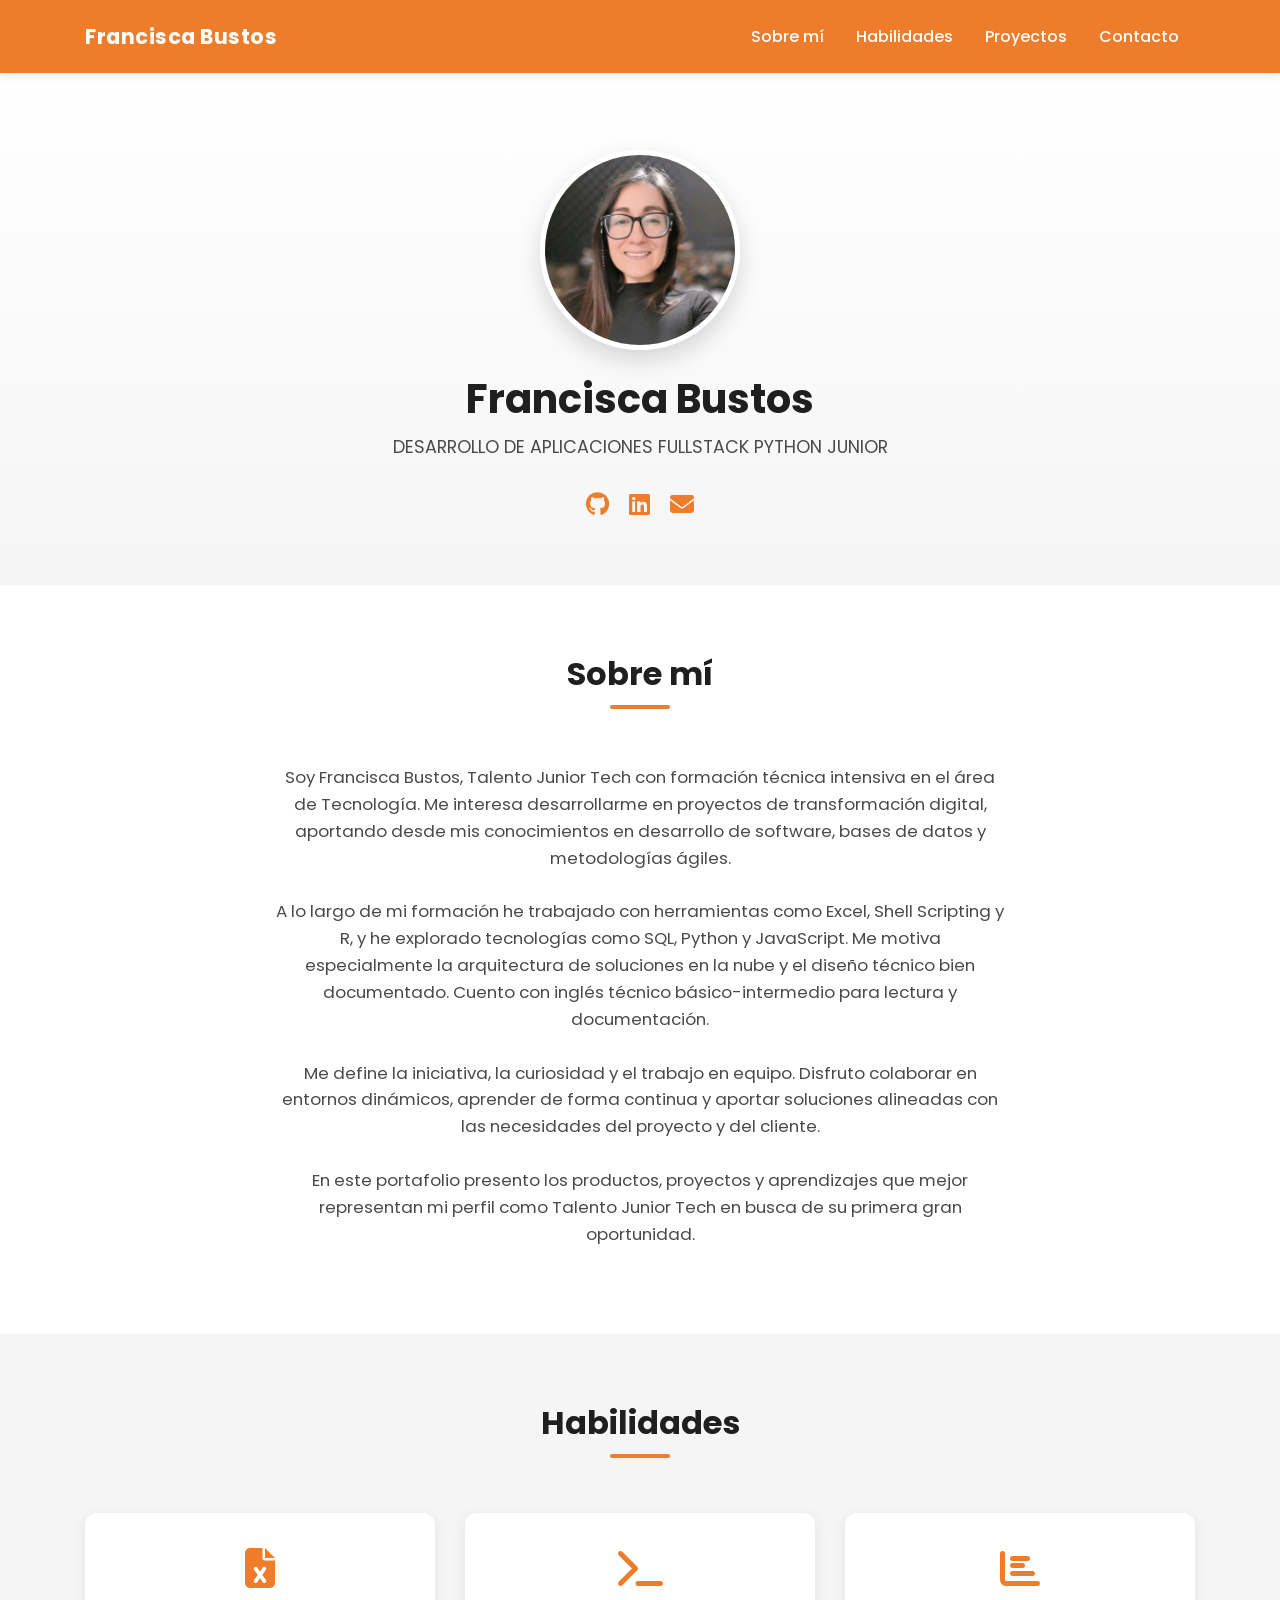
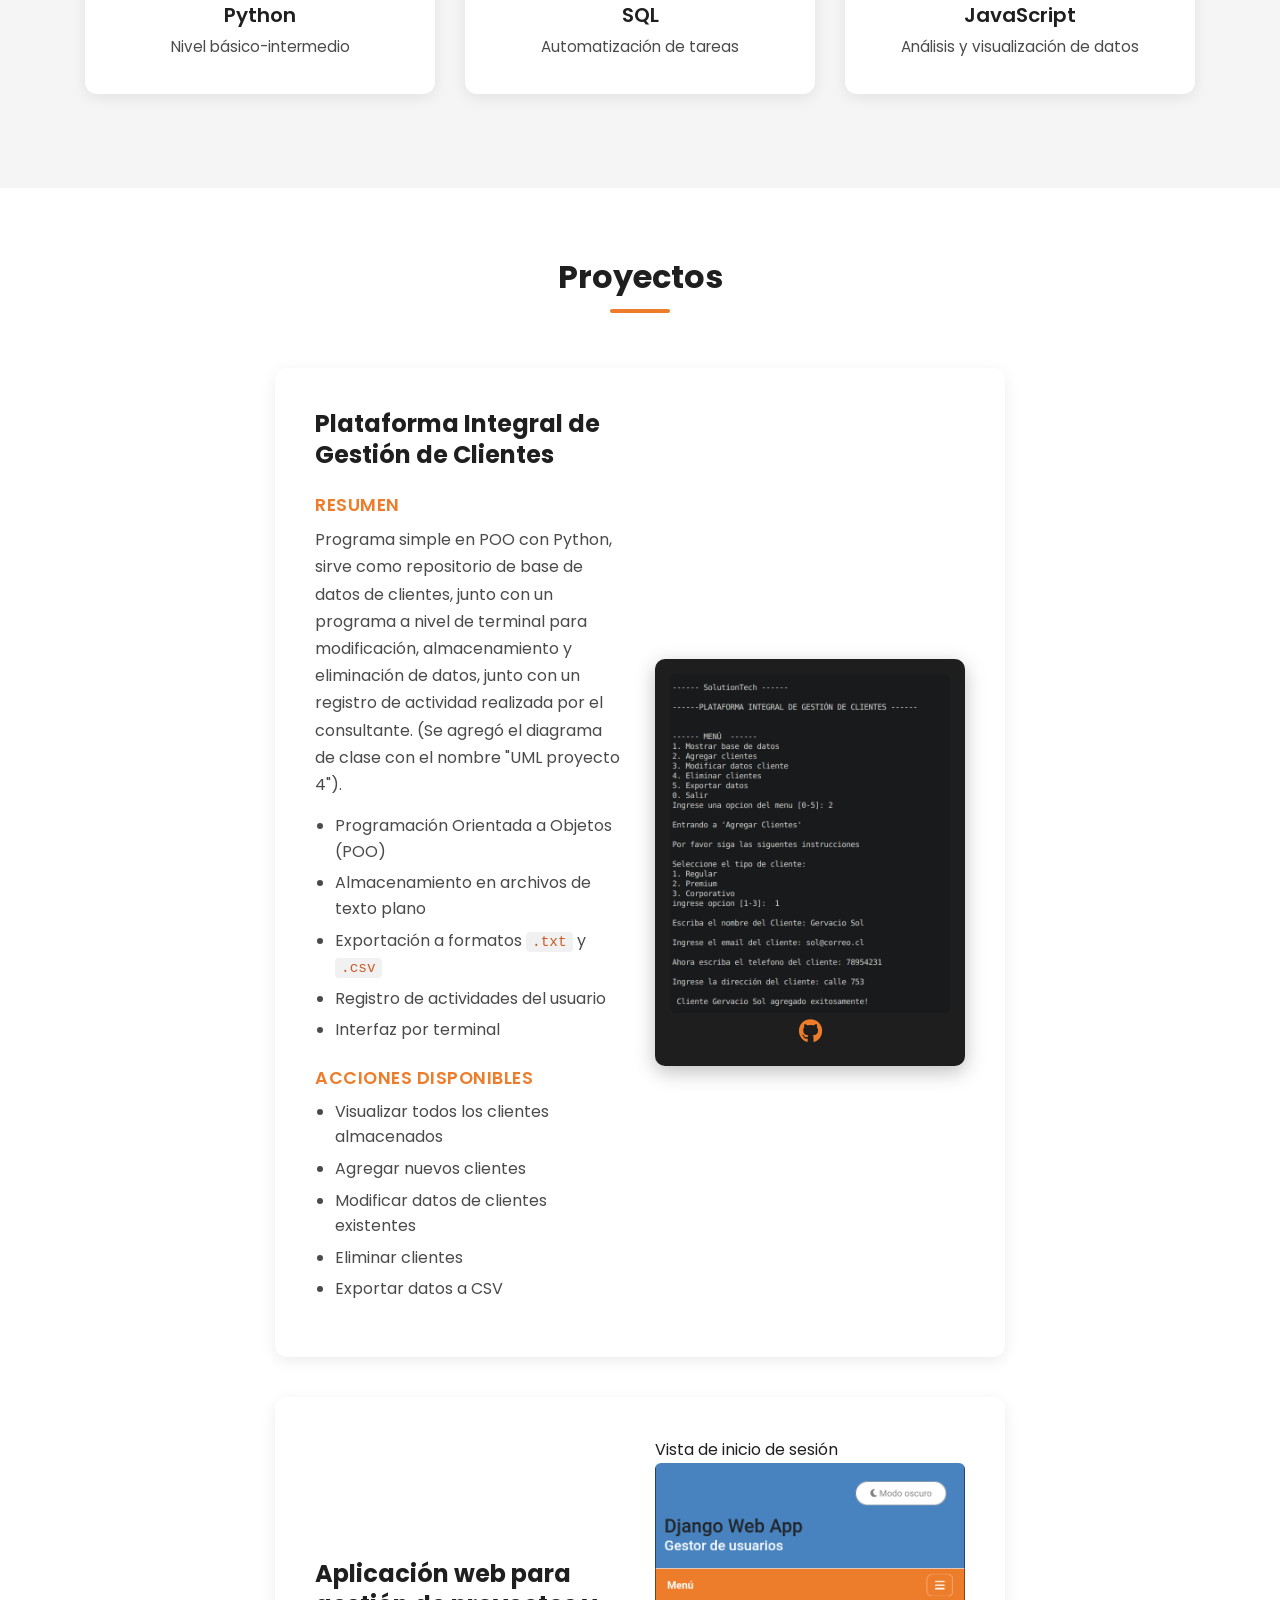
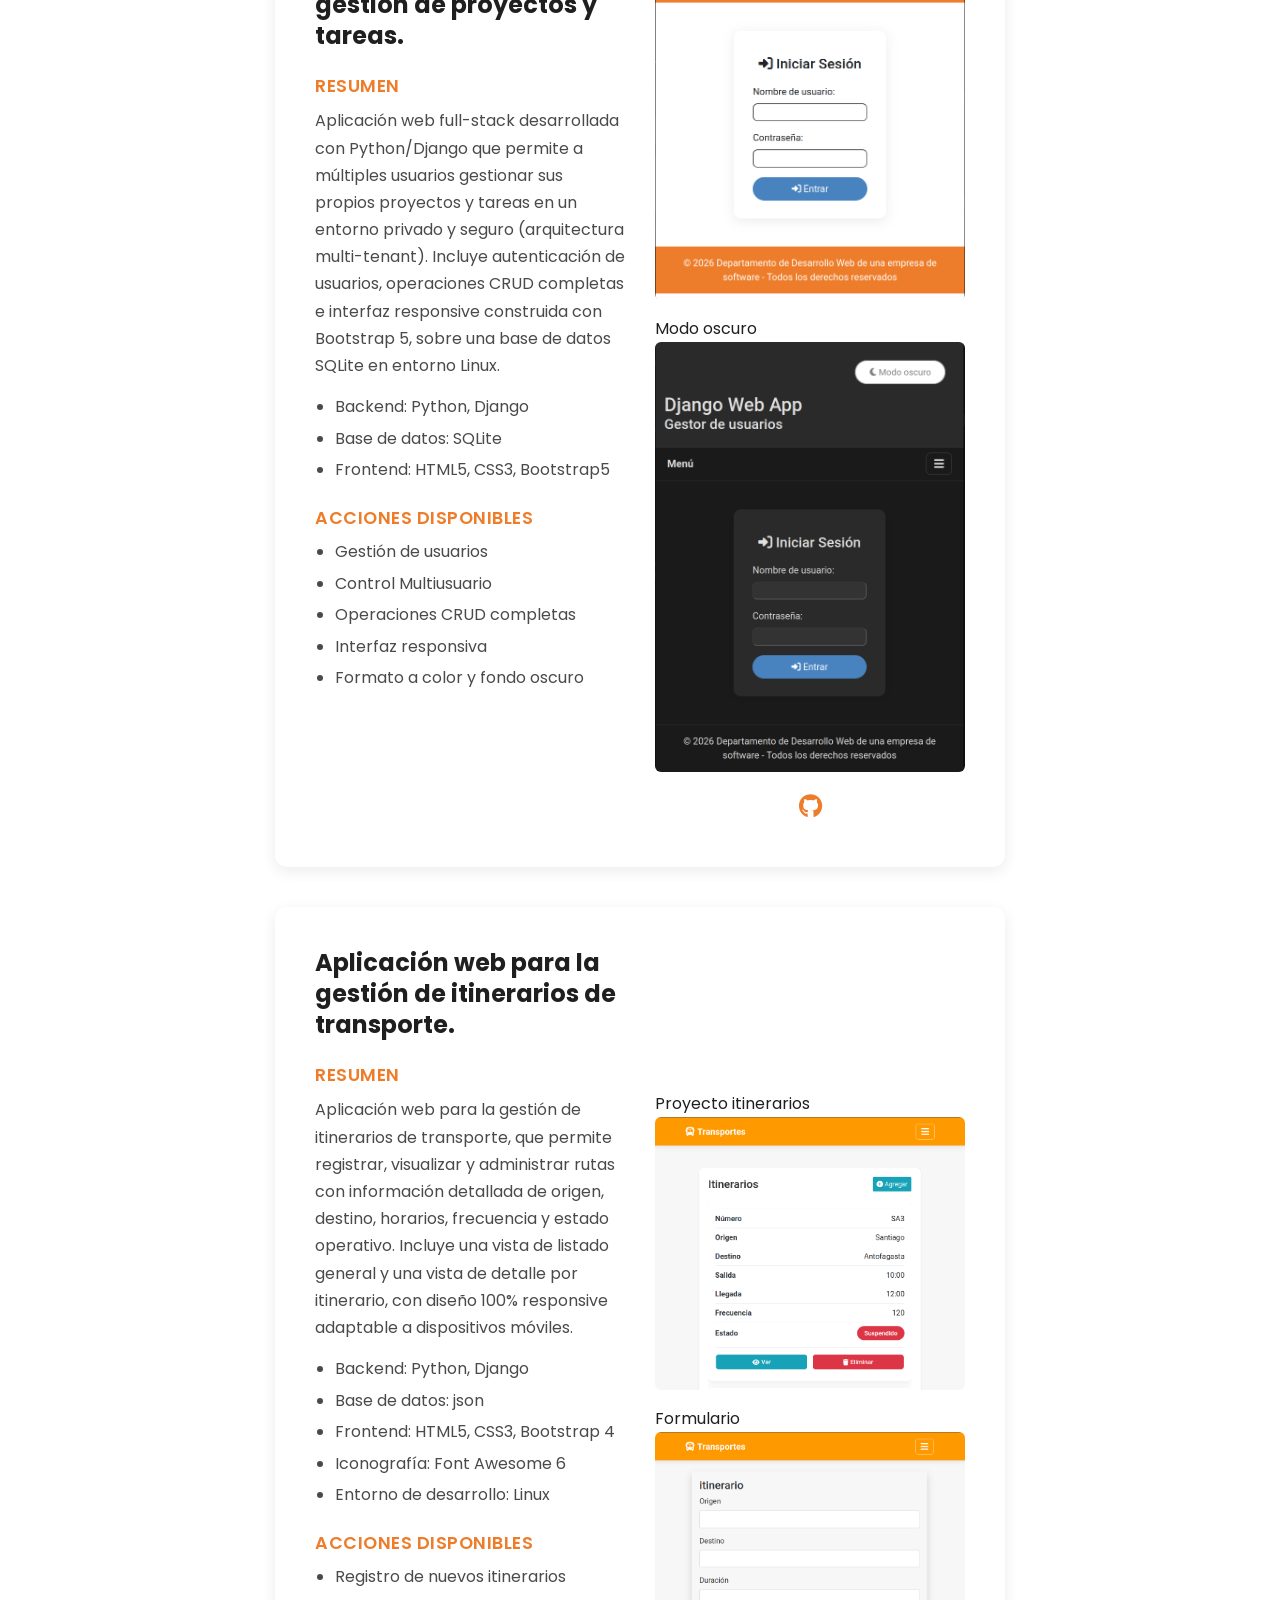
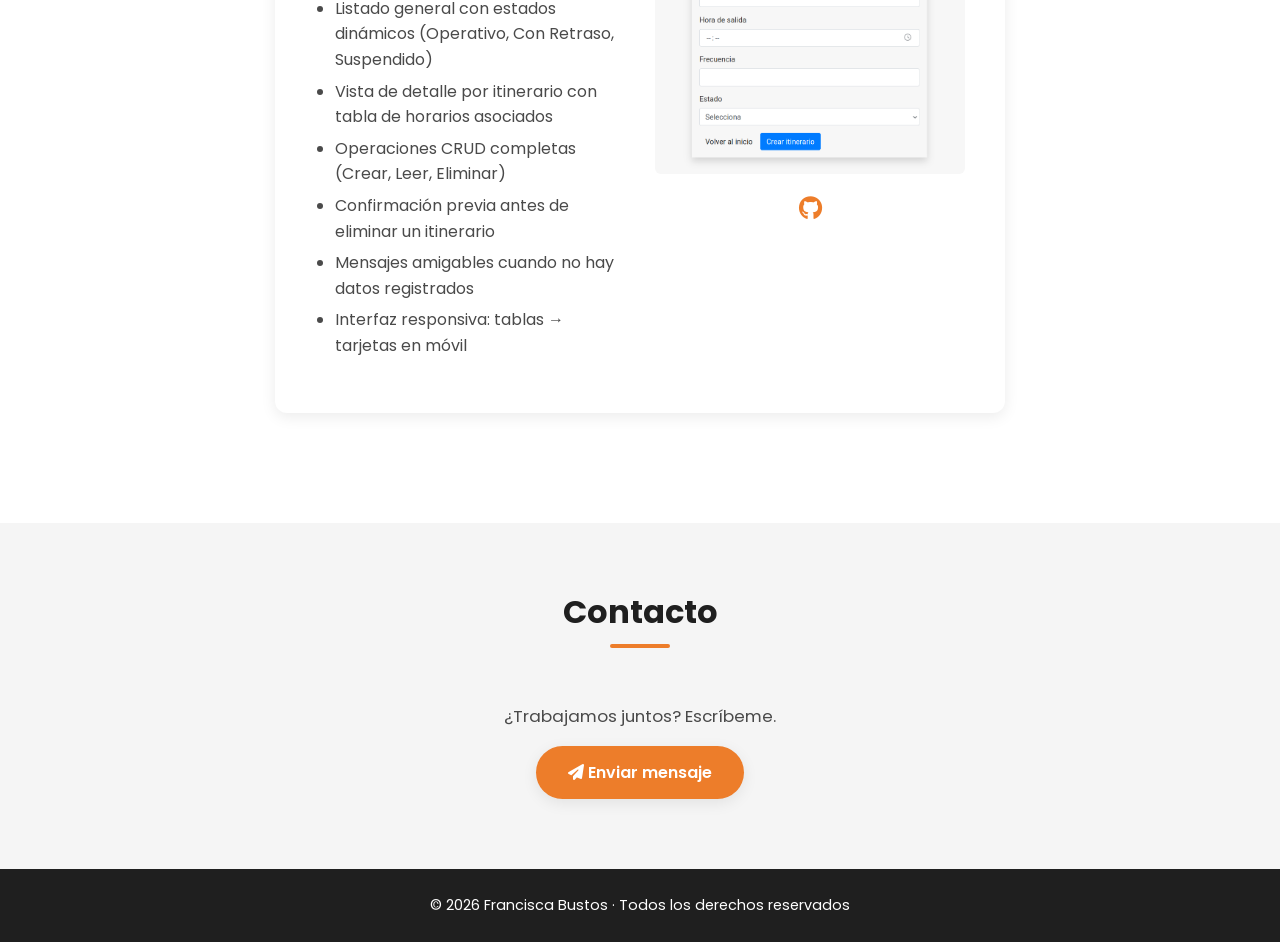
==== index.html @ 71903b20 "segundo commit" ====
<!DOCTYPE html>
<html lang="es">
<head>
    <meta charset="UTF-8">
    <meta name="viewport" content="width=device-width, initial-scale=1.0">
    <title>Francisca Bustos | Portafolio</title>

    <!-- Bootstrap 4 CSS -->
    <link rel="stylesheet" href="https://cdn.jsdelivr.net/npm/bootstrap@4.6.2/dist/css/bootstrap.min.css">

    <!-- Font Awesome -->
    <link rel="stylesheet" href="https://cdnjs.cloudflare.com/ajax/libs/font-awesome/6.5.1/css/all.min.css">

    <!-- Google Fonts -->
    <link rel="preconnect" href="https://fonts.googleapis.com">
    <link rel="preconnect" href="https://fonts.gstatic.com" crossorigin>
    <link href="https://fonts.googleapis.com/css2?family=Poppins:wght@300;400;600;700&display=swap" rel="stylesheet">

    <!-- Tu CSS -->
    <link rel="stylesheet" href="/CSS/estilos.css">
</head>
<body>

    <!-- ===== NAVBAR ===== -->
    <nav class="navbar navbar-expand-lg navbar-custom fixed-top">
        <div class="container">
            <a class="navbar-brand" href="#">Francisca Bustos</a>

            <button class="navbar-toggler" type="button" data-toggle="collapse" data-target="#menuPrincipal"
                    aria-controls="menuPrincipal" aria-expanded="false" aria-label="Abrir menú">
                <span class="navbar-toggler-icon">
                    <i class="fas fa-bars"></i>
                </span>
            </button>

            <div class="collapse navbar-collapse" id="menuPrincipal">
                <ul class="navbar-nav ml-auto">
                    <li class="nav-item">
                        <a class="nav-link" href="#sobre-mi">Sobre mí</a>
                    </li>
                    <li class="nav-item">
                        <a class="nav-link" href="#habilidades">Habilidades</a>
                    </li>
                    <li class="nav-item">
                        <a class="nav-link" href="#proyectos">Proyectos</a>
                    </li>
                    <li class="nav-item">
                        <a class="nav-link" href="#contacto">Contacto</a>
                    </li>
                </ul>
            </div>
        </div>
    </nav>

    <!-- ===== HERO ===== -->
    <header class="hero">
        <div class="container text-center">
            <img src="/img/imagen.jpeg" alt="Francisca Bustos" class="hero-img">
            <h1 class="hero-title">Francisca Bustos</h1>
            <p class="hero-subtitle">
                DESARROLLO DE APLICACIONES FULLSTACK PYTHON JUNIOR
            </p>
            <div class="hero-social">
                <a href="https://github.com/FBustosQ" aria-label="GitHub"><i class="fab fa-github"></i></a>
                <a href="https://www.linkedin.com/in/francisca-bustos-5a3294235/" aria-label="LinkedIn"><i class="fab fa-linkedin"></i></a>
                <a href="mailto:fran.bustos.quezada@gmail.com" aria-label="Email"><i class="fas fa-envelope"></i></a>
            </div>
        </div>
    </header>

    <!-- ===== SOBRE MÍ ===== -->
    <section id="sobre-mi" class="section">
        <div class="container">
            <h2 class="section-title">Sobre mí</h2>
            <div class="row justify-content-center">
                <div class="col-md-8">
                    <p class="section-text">
                        Soy Francisca Bustos, Talento Junior Tech con formación técnica intensiva en el área de Tecnología. Me interesa desarrollarme en proyectos de transformación digital, aportando desde mis conocimientos en desarrollo de software, bases de datos y metodologías ágiles. <br><br>

                        A lo largo de mi formación he trabajado con herramientas como Excel, Shell Scripting y R, y he explorado tecnologías como SQL, Python y JavaScript. Me motiva especialmente la arquitectura de soluciones en la nube y el diseño técnico bien documentado. Cuento con inglés técnico básico-intermedio para lectura y documentación.<br><br>

                        Me define la iniciativa, la curiosidad y el trabajo en equipo. Disfruto colaborar en entornos dinámicos, aprender de forma continua y aportar soluciones alineadas con las necesidades del proyecto y del cliente.<br><br>

                        En este portafolio presento los productos, proyectos y aprendizajes que mejor representan mi perfil como Talento Junior Tech en busca de su primera gran oportunidad.
                    </p>
                </div>
            </div>
        </div>
    </section>

    <!-- ===== HABILIDADES ===== -->
    <section id="habilidades" class="section section-alt">
        <div class="container">
            <h2 class="section-title">Habilidades</h2>
            <div class="row justify-content-center">

                <div class="col-md-4 col-sm-6 mb-4">
                    <div class="skill-card">
                        <i class="fas fa-file-excel skill-icon"></i>
                        <h5>Python</h5>
                        <p>Nivel básico-intermedio</p>
                    </div>
                </div>

                <div class="col-md-4 col-sm-6 mb-4">
                    <div class="skill-card">
                        <i class="fas fa-terminal skill-icon"></i>
                        <h5>SQL</h5>
                        <p>Automatización de tareas</p>
                    </div>
                </div>

                <div class="col-md-4 col-sm-6 mb-4">
                    <div class="skill-card">
                        <i class="fas fa-chart-bar skill-icon"></i>
                        <h5>JavaScript</h5>
                        <p>Análisis y visualización de datos</p>
                    </div>
                </div>

            </div>
        </div>
    </section>
    <!-- ==========Proyectos ==============-->
    <section id="proyectos" class="section">
        <div class="container">
            <h2 class="section-title">Proyectos</h2>
            <div class="row justify-content-center">
                <div class="col-md-8">
                    <!-- ===== PROYECTO 1 ===== -->
                    <article class="proyecto-card">
                        <div class="row align-items-center">

                            <!-- Columna izquierda: información -->
                            <div class="col-lg-6 col-md-12 mb-4 mb-lg-0">
                                <h3 class="proyecto-titulo">
                                    Plataforma Integral de Gestión de Clientes
                                </h3>

                                <h4 class="proyecto-subtitulo">Resumen</h4>
                                <p class="proyecto-texto">
                                    Programa simple en POO con Python, sirve como repositorio
                                    de base de datos de clientes, junto con un programa a nivel
                                    de terminal para modificación, almacenamiento y eliminación
                                    de datos, junto con un registro de actividad realizada por
                                    el consultante. (Se agregó el diagrama de clase con el nombre
                                    "UML proyecto 4").
                                </p>

                                <ul class="proyecto-lista">
                                    <li>Programación Orientada a Objetos (POO)</li>
                                    <li>Almacenamiento en archivos de texto plano</li>
                                    <li>Exportación a formatos <code>.txt</code> y <code>.csv</code></li>
                                    <li>Registro de actividades del usuario</li>
                                    <li>Interfaz por terminal</li>
                                </ul>

                                <h4 class="proyecto-subtitulo">Acciones disponibles</h4>
                                <ul class="proyecto-lista">
                                    <li>Visualizar todos los clientes almacenados</li>
                                    <li>Agregar nuevos clientes</li>
                                    <li>Modificar datos de clientes existentes</li>
                                    <li>Eliminar clientes</li>
                                    <li>Exportar datos a CSV</li>
                                </ul>
                            </div>
                            <div class="col-lg-6 col-md-12">
                                <div class="proyecto-imagen-wrapper">
                                    <img src="/img/opcion2.png"
                                        alt="Captura del menú del programa de gestión de clientes"
                                        class="proyecto-imagen">
                                    <div class="hero-social">
                                        <a href="https://github.com/FBustosQ/Proyecto-Modulo-4.git" aria-label="GitHub"><i class="fab fa-github"></i></a>
                                    </div>
                                </div>
                            </div>

                        </div>
                    </article>

                    <!-- ===== PROYECTO 2 ===== -->
                    <article class="proyecto-card">
                        <div class="row align-items-center">

                            <!-- Columna izquierda: información -->
                            <div class="col-lg-6 col-md-12 mb-4 mb-lg-0">
                                <h3 class="proyecto-titulo">
                                    Aplicación web para gestión de proyectos y tareas.
                                </h3>

                                <h4 class="proyecto-subtitulo">Resumen</h4>
                                <p class="proyecto-texto">
                                    Aplicación web full-stack desarrollada con Python/Django que permite a múltiples usuarios gestionar sus propios proyectos y tareas en un entorno privado y seguro (arquitectura multi-tenant). Incluye autenticación de usuarios, operaciones CRUD completas e interfaz responsive construida con Bootstrap 5, sobre una base de datos SQLite en entorno Linux.
                                </p>

                                <ul class="proyecto-lista">
                                    <li>Backend: Python, Django</li>
                                    <li>Base de datos: SQLite</li>
                                    <li>Frontend: HTML5, CSS3, Bootstrap5</li>
                                </ul>

                                <h4 class="proyecto-subtitulo">Acciones disponibles</h4>
                                <ul class="proyecto-lista">
                                    <li>Gestión de usuarios</li>
                                    <li>Control Multiusuario</li>
                                    <li>Operaciones CRUD completas</li>
                                    <li>Interfaz responsiva</li>
                                    <li>Formato a color y fondo oscuro</li>
                                </ul>
                            </div>
                            <div class="col-lg-6 col-md-12">
                            <div class="proyecto-galeria">

                                <!-- Captura principal (modo claro) -->
                                <figure class="proyecto-captura">
                                    <figcaption>Vista de inicio de sesión</figcaption>
                                    <img src="/img/proyecto portafolio 2 modo color.png"
                                        alt="Vista del formulario de inicio de sesión de la aplicación"
                                        class="proyecto-imagen">
                                    
                                </figure>

                                <!-- Captura secundaria (modo oscuro) -->
                                <figure class="proyecto-captura">
                                    <figcaption>Modo oscuro</figcaption>
                                    <img src="/img/Proyecto portafolio 2 modo oscuro.png"
                                        alt="Vista del formulario de inicio de sesión en modo oscuro"
                                        class="proyecto-imagen">
                                    
                                </figure>

                                <!-- Enlaces del proyecto -->
                                <div class="hero-social">
                                        <a href="https://github.com/FBustosQ/Proyecto-Modulo-6.git" aria-label="GitHub"><i class="fab fa-github"></i></a>
                                    </div>

                            </div>
                        </div>

                        </div>
                    </article>

                    <!-- ===== PROYECTO 3 ===== -->
                    <article class="proyecto-card">
                        <div class="row align-items-center">

                            <!-- Columna izquierda: información -->
                            <div class="col-lg-6 col-md-12 mb-4 mb-lg-0">
                                <h3 class="proyecto-titulo">
                                    Aplicación web para la gestión de itinerarios de transporte.
                                </h3>

                                <h4 class="proyecto-subtitulo">Resumen</h4>
                                <p class="proyecto-texto">
                                    Aplicación web para la gestión de itinerarios de transporte, que permite registrar, visualizar y administrar rutas con información detallada de origen, destino, horarios, frecuencia y estado operativo. Incluye una vista de listado general y una vista de detalle por itinerario, con diseño 100% responsive adaptable a dispositivos móviles.
                                </p>

                                <ul class="proyecto-lista">
                                    <li>Backend: Python, Django</li>
                                    <li>Base de datos: json</li>
                                    <li>Frontend: HTML5, CSS3, Bootstrap 4</li>
                                    <li>Iconografía: Font Awesome 6</li>
                                    <li>Entorno de desarrollo: Linux</li>
                                </ul>

                                <h4 class="proyecto-subtitulo">Acciones disponibles</h4>
                                <ul class="proyecto-lista">
                                    <li>Registro de nuevos itinerarios</li>
                                    <li>Listado general con estados dinámicos (Operativo, Con Retraso, Suspendido)</li>
                                    <li>Vista de detalle por itinerario con tabla de horarios asociados</li>
                                    <li>Operaciones CRUD completas (Crear, Leer, Eliminar)</li>
                                    <li>Confirmación previa antes de eliminar un itinerario</li>
                                    <li>Mensajes amigables cuando no hay datos registrados</li>
                                    <li>Interfaz responsiva: tablas → tarjetas en móvil</li>
                                </ul>
                            </div>
                            <div class="col-lg-6 col-md-12">
                            <div class="proyecto-galeria">

                                <!-- Captura principal (modo claro) -->
                                <figure class="proyecto-captura">
                                    <figcaption>Proyecto itinerarios</figcaption>
                                    <img src="/img/Proyecto 3 -2.png"
                                        alt="Vista del lista de itinerarios"
                                        class="proyecto-imagen">
                                    
                                </figure>

                                <!-- Captura secundaria (modo oscuro) -->
                                <figure class="proyecto-captura">
                                    <figcaption>Formulario</figcaption>
                                    <img src="/img/Proyecto3.png"
                                        alt="Vista del formulario para agregar itinerarios"
                                        class="proyecto-imagen">
                                    
                                </figure>

                                <!-- Enlaces del proyecto -->
                                <div class="hero-social">
                                        <a href="https://github.com/FBustosQ/itinerario_django.git" aria-label="GitHub"><i class="fab fa-github"></i></a>
                                    </div>

                            </div>
                        </div>

                        </div>
                    </article>
                </div>
            </div>
        </div>
    </section>

    </section>
    <!-- ===== CONTACTO ===== -->
    <section id="contacto" class="section section-alt">
        <div class="container text-center">
            <h2 class="section-title">Contacto</h2>
            <p class="section-text">¿Trabajamos juntos? Escríbeme.</p>
            <a href="mailto:fran.bustos.quezada@gmail.com" class="btn-contacto">
                <i class="fas fa-paper-plane"></i> Enviar mensaje
            </a>
        </div>
    </section>

    <!-- ===== FOOTER ===== -->
    <footer class="footer-custom">
        <div class="container text-center">
            <p class="mb-0">© 2026 Francisca Bustos · Todos los derechos reservados</p>
        </div>
    </footer>

    <!-- Bootstrap 4 JS (jQuery + Popper + Bootstrap) -->
    <script src="https://cdn.jsdelivr.net/npm/jquery@3.5.1/dist/jquery.slim.min.js"></script>
    <script src="https://cdn.jsdelivr.net/npm/popper.js@1.16.1/dist/umd/popper.min.js"></script>
    <script src="https://cdn.jsdelivr.net/npm/bootstrap@4.6.2/dist/js/bootstrap.min.js"></script>
</body>
</html>
---- CSS/estilos.css ----
/* =========================================
   VARIABLES Y BASE
   ========================================= */
:root {
    --naranja: #ed7d2a;
    --naranja-oscuro: #cc5b27;
    --gris-oscuro: #1f1f1f;
    --gris-medio: #4a4a4a;
    --gris-claro: #f5f5f5;
    --blanco: #ffffff;
    --sombra: 0 4px 15px rgba(0, 0, 0, 0.08);
    --sombra-hover: 0 10px 25px rgba(0, 0, 0, 0.15);
    --transicion: all 0.3s ease;
}

* {
    box-sizing: border-box;
}

html {
    scroll-behavior: smooth; /* scroll suave al hacer clic en el nav */
}

body {
    font-family: 'Poppins', 'Segoe UI', sans-serif;
    color: var(--gris-oscuro);
    line-height: 1.6;
    padding-top: 70px; /* espacio para el navbar fijo */
}

/* =========================================
   NAVBAR
   ========================================= */
.navbar-custom {
    background-color: var(--naranja);
    box-shadow: 0 2px 10px rgba(0, 0, 0, 0.1);
    padding: 15px 0;
    transition: var(--transicion);
}

.navbar-custom .navbar-brand {
    color: var(--blanco) !important;
    font-weight: 700;
    font-size: 1.3rem;
    letter-spacing: 0.5px;
}

.navbar-custom .nav-link {
    color: var(--blanco) !important;
    font-weight: 500;
    padding: 8px 16px !important;
    border-radius: 6px;
    transition: var(--transicion);
}

.navbar-custom .nav-link:hover,
.navbar-custom .nav-link:focus {
    color: var(--naranja) !important;
    background-color: var(--blanco) !important;
}

/* Botón hamburguesa */
.navbar-toggler {
    border: none;
    color: var(--blanco);
    font-size: 1.3rem;
    outline: none !important;
}

.navbar-toggler-icon i {
    color: var(--blanco);
}

/* =========================================
   HERO (cabecera)
   ========================================= */
.hero {
    padding: 80px 20px 60px;
    text-align: center;
    background: linear-gradient(180deg, #fff 0%, var(--gris-claro) 100%);
}

.hero-img {
    width: 200px;
    height: 200px;
    object-fit: cover;
    border-radius: 50%;
    border: 5px solid var(--blanco);
    box-shadow: var(--sombra-hover);
    margin-bottom: 25px;
    transition: var(--transicion);
}

.hero-img:hover {
    transform: scale(1.05);
}

.hero-title {
    font-size: 2.5rem;
    font-weight: 700;
    color: var(--gris-oscuro);
    margin-bottom: 10px;
}

.hero-subtitle {
    font-size: 1.1rem;
    color: var(--gris-medio);
    max-width: 600px;
    margin: 0 auto 25px;
}

.hero-social {
    display: flex;
    justify-content: center;
    gap: 20px;
}

.hero-social a {
    color: var(--naranja);
    font-size: 1.5rem;
    transition: var(--transicion);
}

.hero-social a:hover {
    color: var(--naranja-oscuro);
    transform: translateY(-4px);
}

/* =========================================
   SECCIONES
   ========================================= */
.section {
    padding: 70px 20px;
}

.section-alt {
    background-color: var(--gris-claro);
}

.section-title {
    text-align: center;
    font-size: 2rem;
    font-weight: 700;
    color: var(--gris-oscuro);
    margin-bottom: 40px;
    position: relative;
    padding-bottom: 15px;
}

.section-title::after {
    content: '';
    display: block;
    width: 60px;
    height: 4px;
    background-color: var(--naranja);
    border-radius: 2px;
    margin: 12px auto 0;
}

.section-text {
    font-size: 1.05rem;
    color: var(--gris-medio);
    text-align: center;
}

/* =========================================
   TARJETAS DE HABILIDADES
   ========================================= */
.skill-card {
    background-color: var(--blanco);
    padding: 35px 25px;
    border-radius: 12px;
    text-align: center;
    box-shadow: var(--sombra);
    transition: var(--transicion);
    height: 100%;
}

.skill-card:hover {
    transform: translateY(-8px);
    box-shadow: var(--sombra-hover);
}

.skill-icon {
    font-size: 2.5rem;
    color: var(--naranja);
    margin-bottom: 15px;
}

.skill-card h5 {
    font-weight: 600;
    color: var(--gris-oscuro);
    margin-bottom: 8px;
}

.skill-card p {
    color: var(--gris-medio);
    font-size: 0.95rem;
    margin: 0;
}

/* =========================================
   BOTÓN DE CONTACTO
   ========================================= */
.btn-contacto {
    display: inline-block;
    background-color: var(--naranja);
    color: var(--blanco) !important;
    padding: 14px 32px;
    border-radius: 50px;
    text-decoration: none !important;
    font-weight: 600;
    font-size: 1rem;
    box-shadow: var(--sombra);
    transition: var(--transicion);
}

.btn-contacto:hover {
    background-color: var(--naranja-oscuro);
    transform: translateY(-3px);
    box-shadow: var(--sombra-hover);
}

/* =========================================
   FOOTER
   ========================================= */
.footer-custom {
    background-color: var(--gris-oscuro);
    color: var(--blanco);
    padding: 25px 15px;
    text-align: center;
    font-size: 0.9rem;
}

/* =========================================
   RESPONSIVE (móvil)
   ========================================= */
@media (max-width: 991px) {
    /* En móvil, el menú desplegable se apila */
    .navbar-custom .navbar-nav {
        text-align: center;
        padding-top: 15px;
    }

    .navbar-custom .nav-link {
        display: block;
        margin: 5px 0;
    }
}

@media (max-width: 768px) {
    body {
        padding-top: 65px;
    }

    .hero {
        padding: 60px 15px 40px;
    }

    .hero-img {
        width: 150px;
        height: 150px;
    }

    .hero-title {
        font-size: 2rem;
    }

    .hero-subtitle {
        font-size: 1rem;
    }

    .section {
        padding: 50px 15px;
    }

    .section-title {
        font-size: 1.6rem;
    }
}

/* =========================================
   SECCIÓN PROYECTOS
   ========================================= */
.proyecto-card {
    background-color: var(--blanco);
    border-radius: 12px;
    padding: 40px;
    margin-bottom: 40px;
    box-shadow: var(--sombra);
    transition: var(--transicion);
}

.proyecto-card:hover {
    box-shadow: var(--sombra-hover);
}

/* Título del proyecto */
.proyecto-titulo {
    font-size: 1.5rem;
    font-weight: 700;
    color: var(--gris-oscuro);
    margin-bottom: 20px;
    line-height: 1.3;
}

/* Subtítulos internos (Resumen, Acciones...) */
.proyecto-subtitulo {
    font-size: 1.1rem;
    font-weight: 600;
    color: var(--naranja);
    margin-top: 25px;
    margin-bottom: 10px;
    text-transform: uppercase;
    letter-spacing: 0.5px;
}

/* Párrafo del resumen */
.proyecto-texto {
    color: var(--gris-medio);
    font-size: 1rem;
    line-height: 1.7;
    margin-bottom: 15px;
}

/* Listas */
.proyecto-lista {
    padding-left: 20px;
    margin-bottom: 15px;
}

.proyecto-lista li {
    color: var(--gris-medio);
    margin-bottom: 6px;
    line-height: 1.6;
}

/* Código inline */
.proyecto-texto code,
.proyecto-lista code {
    background-color: #f1f1f1;
    color: var(--naranja-oscuro);
    padding: 2px 6px;
    border-radius: 4px;
    font-size: 0.9rem;
}

/* =========================================
   IMAGEN / CAPTURA DEL PROYECTO
   ========================================= */
.proyecto-imagen-wrapper {
    background-color: #1e1e1e;      /* fondo oscuro tipo terminal */
    border-radius: 10px;
    padding: 15px;
    overflow: hidden;
    box-shadow: 0 6px 20px rgba(0, 0, 0, 0.25);
}

.proyecto-imagen {
    display: block;
    width: 100%;
    max-width: 100%;
    height: auto;
    border-radius: 6px;
}

/* =========================================
   RESPONSIVE
   ========================================= */
@media (max-width: 991px) {
    .proyecto-card {
        padding: 30px 25px;
    }

    .proyecto-titulo {
        font-size: 1.3rem;
    }

    .proyecto-imagen-wrapper {
        margin-top: 25px;
    }
}

@media (max-width: 576px) {
    .proyecto-card {
        padding: 25px 20px;
        border-radius: 8px;
    }

    .proyecto-titulo {
        font-size: 1.15rem;
    }

    .proyecto-subtitulo {
        font-size: 1rem;
    }

    .proyecto-texto,
    .proyecto-lista li {
        font-size: 0.95rem;
    }
}
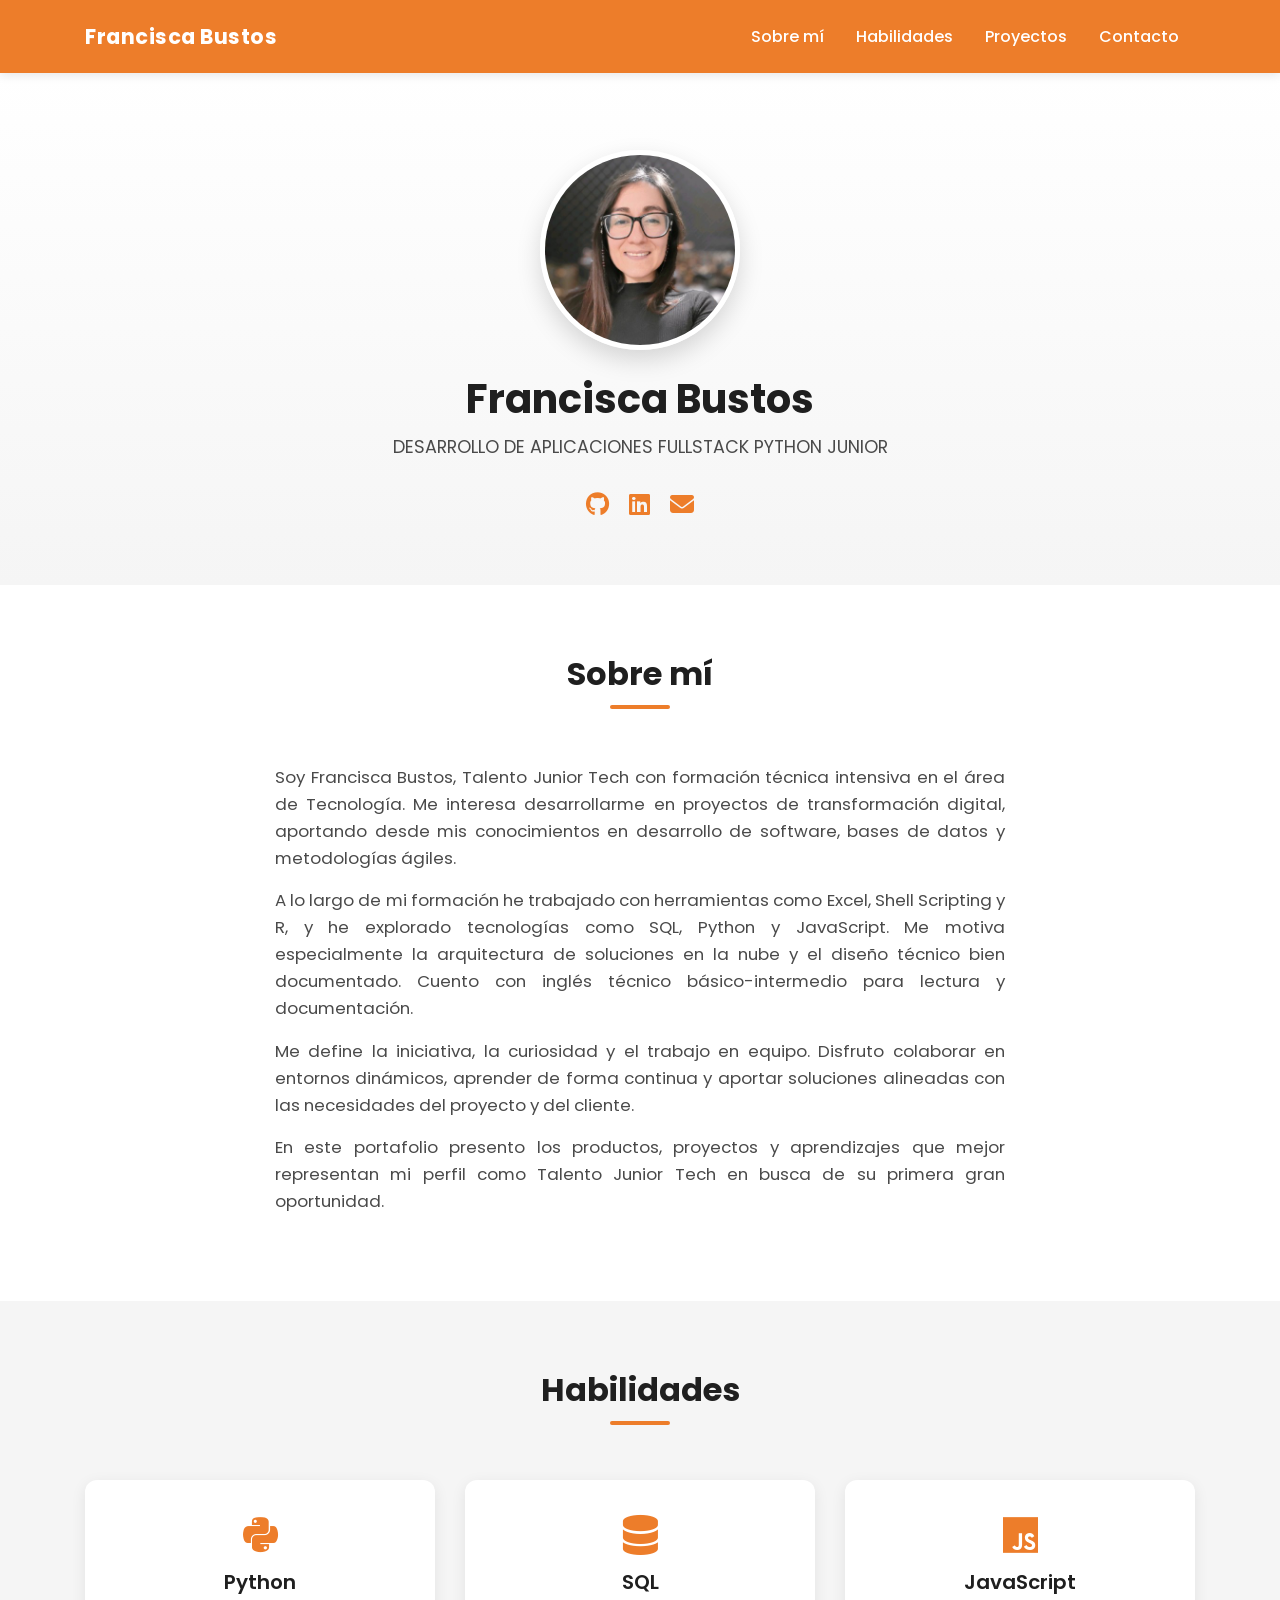
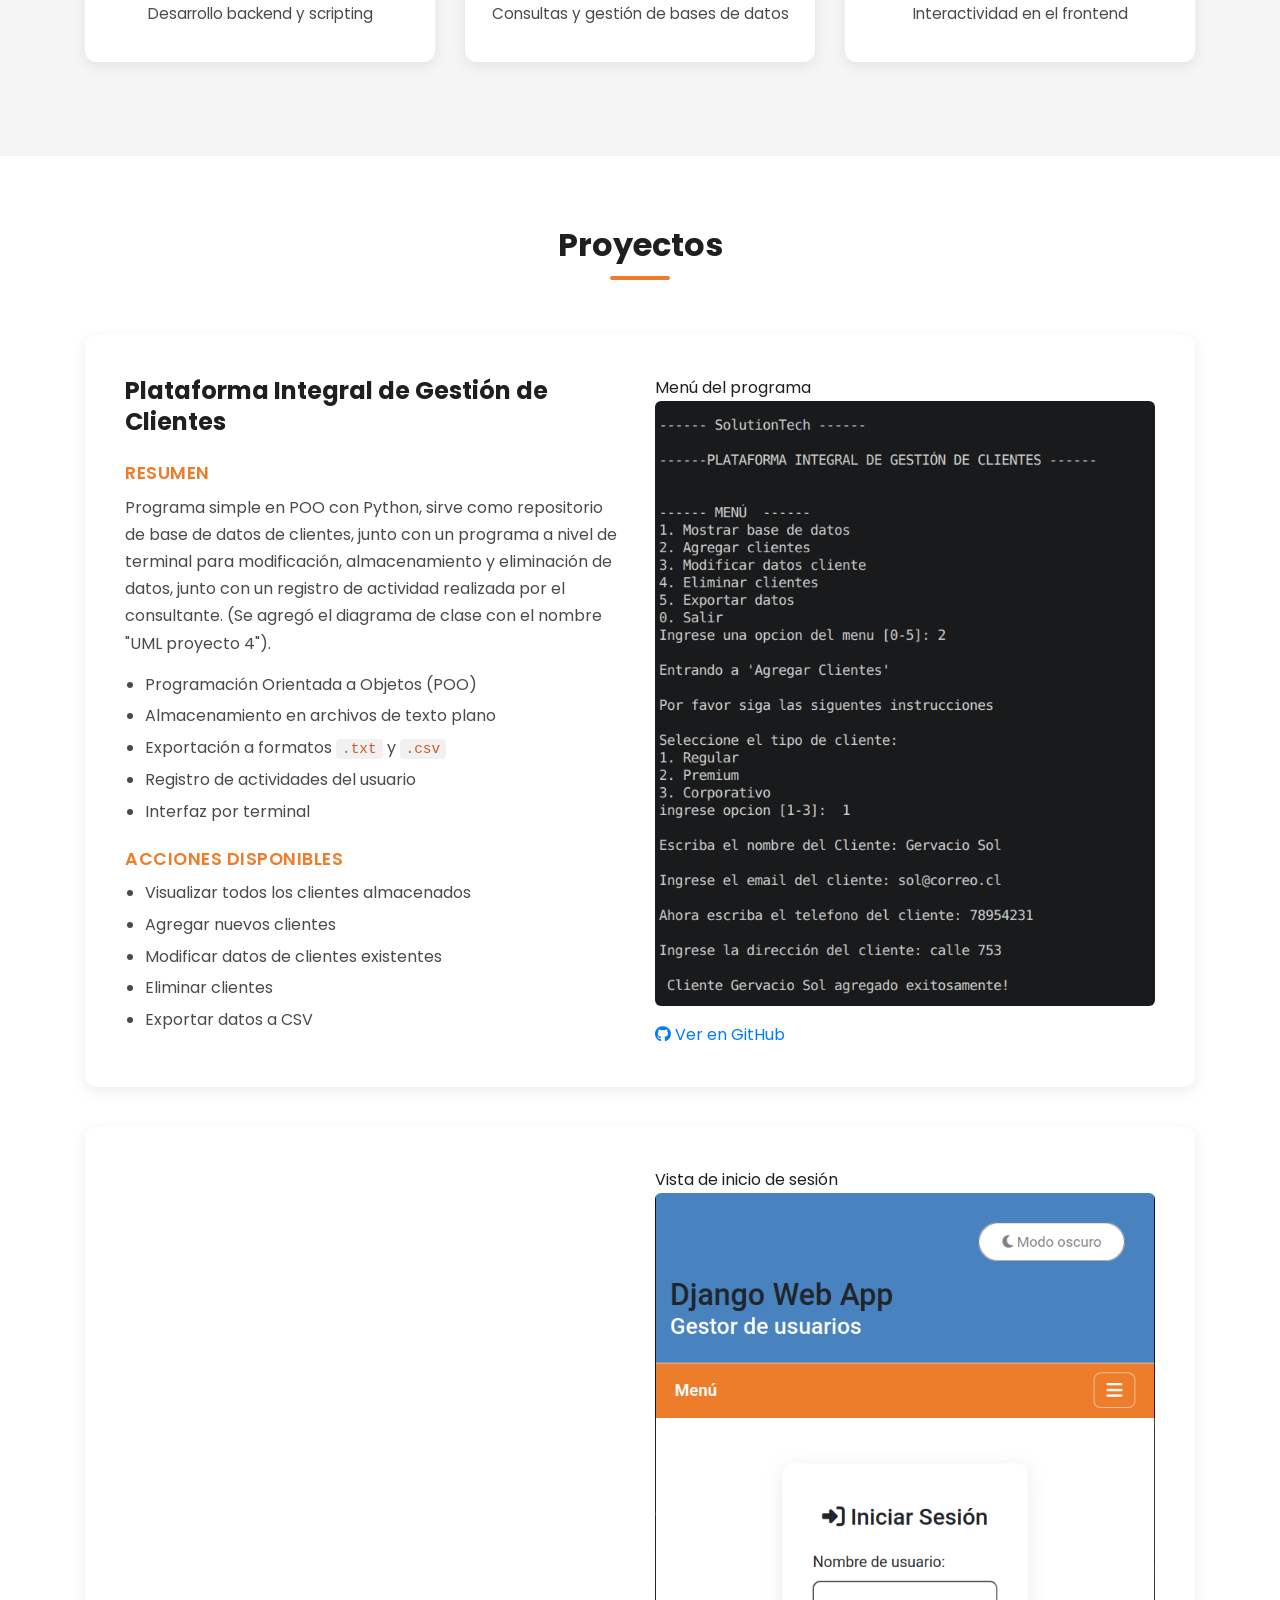
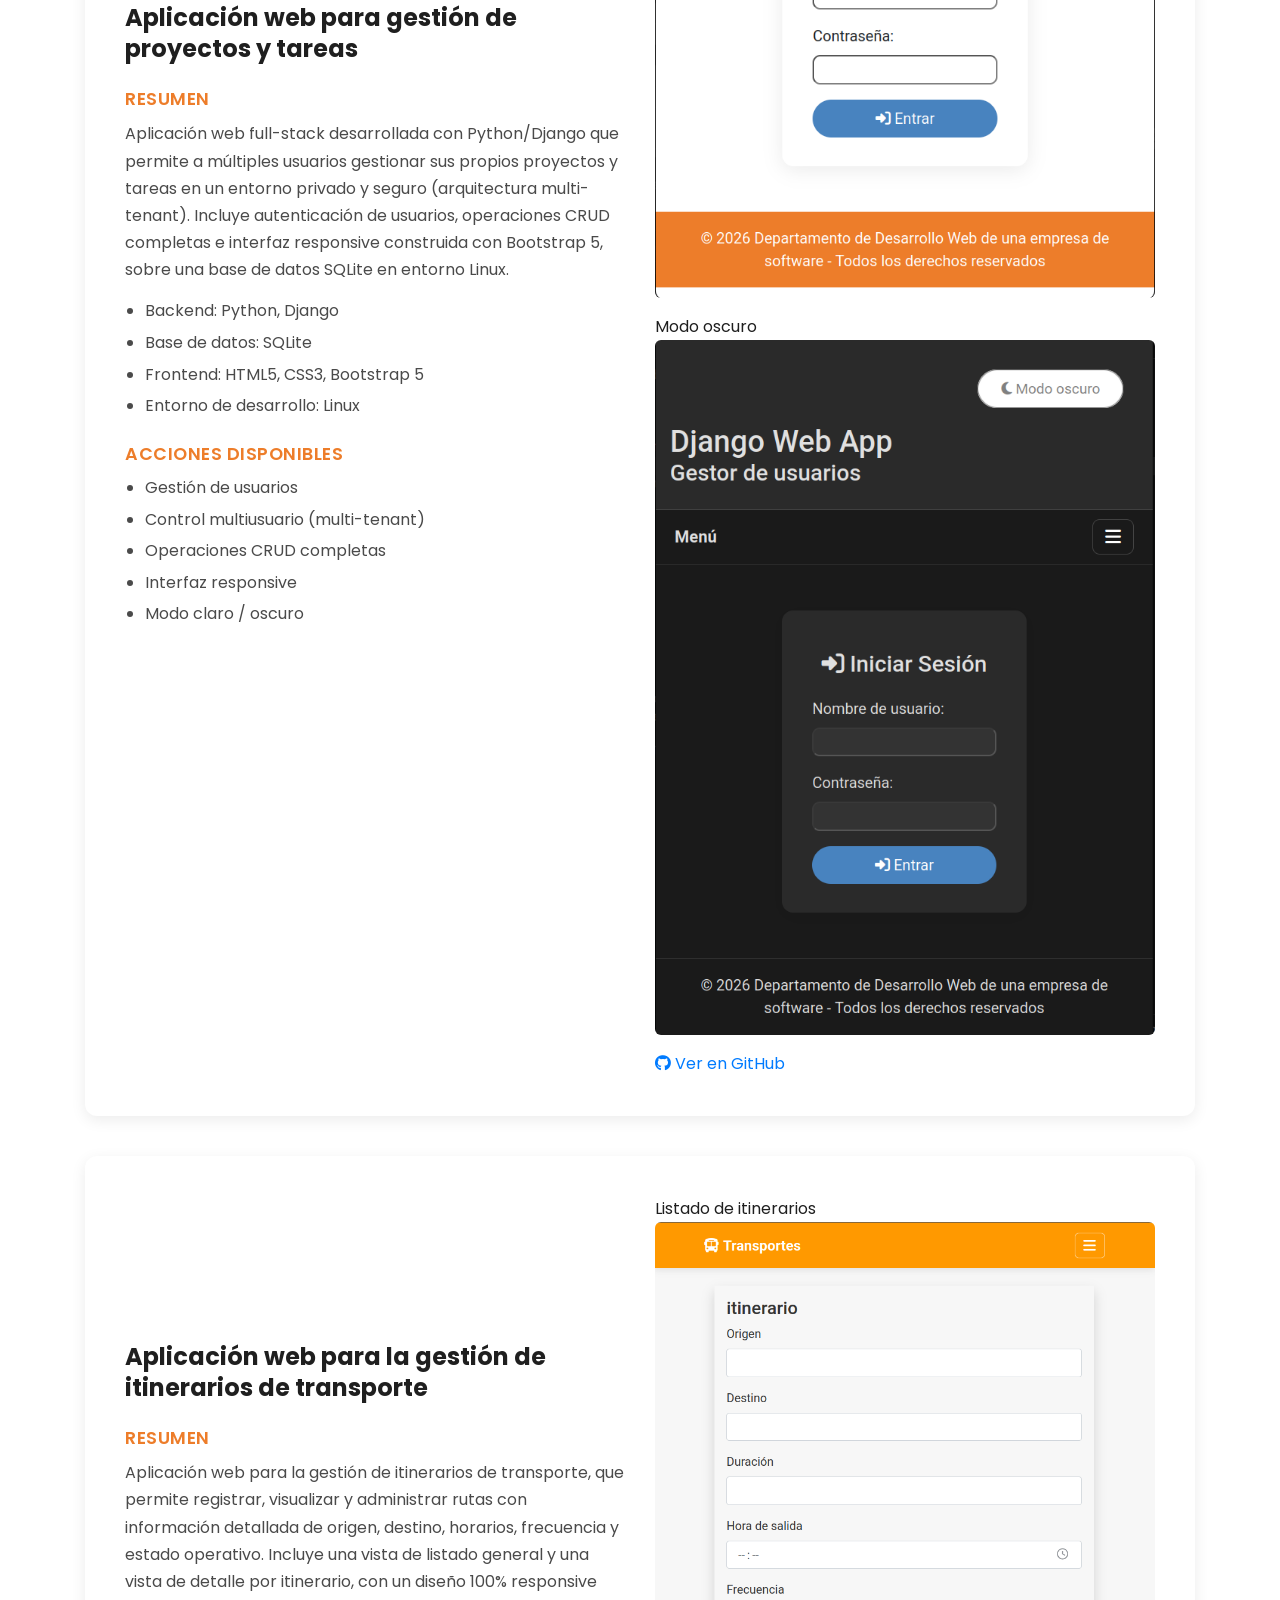
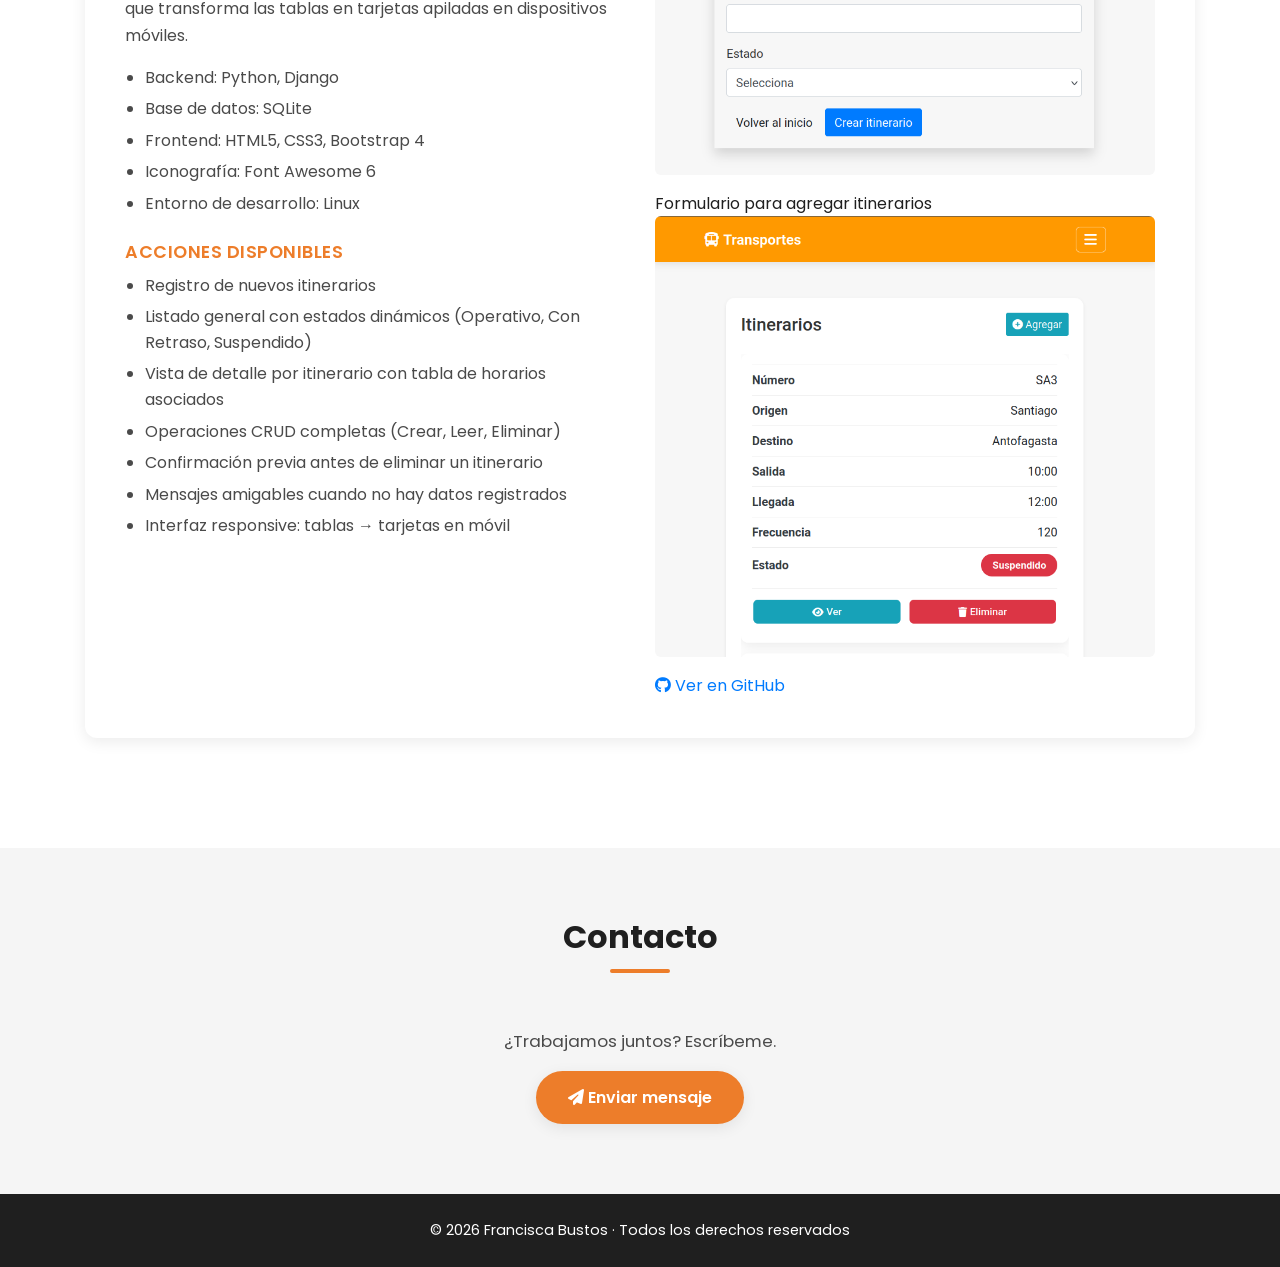
==== commit 6324dfeb: "cuarto commit" ====
--- a/index.html
+++ b/index.html
@@ -16,8 +16,8 @@
     <link rel="preconnect" href="https://fonts.gstatic.com" crossorigin>
     <link href="https://fonts.googleapis.com/css2?family=Poppins:wght@300;400;600;700&display=swap" rel="stylesheet">
 
-    <!-- Tu CSS -->
-    <link rel="stylesheet" href="/CSS/estilos.css">
+    <!-- CSS propio (ruta relativa, funciona en GitHub Pages) -->
+    <link rel="stylesheet" href="CSS/estilos.css">
 </head>
 <body>
 
@@ -26,11 +26,13 @@
         <div class="container">
             <a class="navbar-brand" href="#">Francisca Bustos</a>
 
-            <button class="navbar-toggler" type="button" data-toggle="collapse" data-target="#menuPrincipal"
-                    aria-controls="menuPrincipal" aria-expanded="false" aria-label="Abrir menú">
-                <span class="navbar-toggler-icon">
-                    <i class="fas fa-bars"></i>
-                </span>
+            <button class="navbar-toggler" type="button"
+                    data-toggle="collapse"
+                    data-target="#menuPrincipal"
+                    aria-controls="menuPrincipal"
+                    aria-expanded="false"
+                    aria-label="Abrir menú">
+                <i class="fas fa-bars"></i>
             </button>
 
             <div class="collapse navbar-collapse" id="menuPrincipal">
@@ -55,15 +57,21 @@
     <!-- ===== HERO ===== -->
     <header class="hero">
         <div class="container text-center">
-            <img src="/img/imagen.jpeg" alt="Francisca Bustos" class="hero-img">
+            <img src="img/imagen.jpeg" alt="Francisca Bustos" class="hero-img">
             <h1 class="hero-title">Francisca Bustos</h1>
             <p class="hero-subtitle">
                 DESARROLLO DE APLICACIONES FULLSTACK PYTHON JUNIOR
             </p>
             <div class="hero-social">
-                <a href="https://github.com/FBustosQ" aria-label="GitHub"><i class="fab fa-github"></i></a>
-                <a href="https://www.linkedin.com/in/francisca-bustos-5a3294235/" aria-label="LinkedIn"><i class="fab fa-linkedin"></i></a>
-                <a href="mailto:fran.bustos.quezada@gmail.com" aria-label="Email"><i class="fas fa-envelope"></i></a>
+                <a href="https://github.com/FBustosQ" aria-label="GitHub" target="_blank" rel="noopener noreferrer">
+                    <i class="fab fa-github"></i>
+                </a>
+                <a href="https://www.linkedin.com/in/francisca-bustos-5a3294235/" aria-label="LinkedIn" target="_blank" rel="noopener noreferrer">
+                    <i class="fab fa-linkedin"></i>
+                </a>
+                <a href="mailto:fran.bustos.quezada@gmail.com" aria-label="Email">
+                    <i class="fas fa-envelope"></i>
+                </a>
             </div>
         </div>
     </header>
@@ -75,12 +83,15 @@
             <div class="row justify-content-center">
                 <div class="col-md-8">
                     <p class="section-text">
-                        Soy Francisca Bustos, Talento Junior Tech con formación técnica intensiva en el área de Tecnología. Me interesa desarrollarme en proyectos de transformación digital, aportando desde mis conocimientos en desarrollo de software, bases de datos y metodologías ágiles. <br><br>
-
-                        A lo largo de mi formación he trabajado con herramientas como Excel, Shell Scripting y R, y he explorado tecnologías como SQL, Python y JavaScript. Me motiva especialmente la arquitectura de soluciones en la nube y el diseño técnico bien documentado. Cuento con inglés técnico básico-intermedio para lectura y documentación.<br><br>
-
-                        Me define la iniciativa, la curiosidad y el trabajo en equipo. Disfruto colaborar en entornos dinámicos, aprender de forma continua y aportar soluciones alineadas con las necesidades del proyecto y del cliente.<br><br>
-
+                        Soy Francisca Bustos, Talento Junior Tech con formación técnica intensiva en el área de Tecnología. Me interesa desarrollarme en proyectos de transformación digital, aportando desde mis conocimientos en desarrollo de software, bases de datos y metodologías ágiles.
+                    </p>
+                    <p class="section-text">
+                        A lo largo de mi formación he trabajado con herramientas como Excel, Shell Scripting y R, y he explorado tecnologías como SQL, Python y JavaScript. Me motiva especialmente la arquitectura de soluciones en la nube y el diseño técnico bien documentado. Cuento con inglés técnico básico-intermedio para lectura y documentación.
+                    </p>
+                    <p class="section-text">
+                        Me define la iniciativa, la curiosidad y el trabajo en equipo. Disfruto colaborar en entornos dinámicos, aprender de forma continua y aportar soluciones alineadas con las necesidades del proyecto y del cliente.
+                    </p>
+                    <p class="section-text">
                         En este portafolio presento los productos, proyectos y aprendizajes que mejor representan mi perfil como Talento Junior Tech en busca de su primera gran oportunidad.
                     </p>
                 </div>
@@ -96,37 +107,39 @@
 
                 <div class="col-md-4 col-sm-6 mb-4">
                     <div class="skill-card">
-                        <i class="fas fa-file-excel skill-icon"></i>
+                        <i class="fab fa-python skill-icon"></i>
                         <h5>Python</h5>
-                        <p>Nivel básico-intermedio</p>
+                        <p>Desarrollo backend y scripting</p>
                     </div>
                 </div>
 
                 <div class="col-md-4 col-sm-6 mb-4">
                     <div class="skill-card">
-                        <i class="fas fa-terminal skill-icon"></i>
+                        <i class="fas fa-database skill-icon"></i>
                         <h5>SQL</h5>
-                        <p>Automatización de tareas</p>
+                        <p>Consultas y gestión de bases de datos</p>
                     </div>
                 </div>
 
                 <div class="col-md-4 col-sm-6 mb-4">
                     <div class="skill-card">
-                        <i class="fas fa-chart-bar skill-icon"></i>
+                        <i class="fab fa-js skill-icon"></i>
                         <h5>JavaScript</h5>
-                        <p>Análisis y visualización de datos</p>
+                        <p>Interactividad en el frontend</p>
                     </div>
                 </div>
 
             </div>
         </div>
     </section>
-    <!-- ==========Proyectos ==============-->
+
+    <!-- ===== PROYECTOS ===== -->
     <section id="proyectos" class="section">
         <div class="container">
             <h2 class="section-title">Proyectos</h2>
             <div class="row justify-content-center">
-                <div class="col-md-8">
+                <div class="col-12">
+
                     <!-- ===== PROYECTO 1 ===== -->
                     <article class="proyecto-card">
                         <div class="row align-items-center">
@@ -164,13 +177,24 @@
                                     <li>Exportar datos a CSV</li>
                                 </ul>
                             </div>
+
+                            <!-- Columna derecha: imagen -->
                             <div class="col-lg-6 col-md-12">
-                                <div class="proyecto-imagen-wrapper">
-                                    <img src="/img/opcion2.png"
-                                        alt="Captura del menú del programa de gestión de clientes"
-                                        class="proyecto-imagen">
-                                    <div class="hero-social">
-                                        <a href="https://github.com/FBustosQ/Proyecto-Modulo-4.git" aria-label="GitHub"><i class="fab fa-github"></i></a>
+                                <div class="proyecto-galeria">
+                                    <figure class="proyecto-captura">
+                                        <figcaption>Menú del programa</figcaption>
+                                        <img src="img/proyecto_1.png"
+                                             alt="Captura del menú del programa de gestión de clientes"
+                                             class="proyecto-imagen">
+                                    </figure>
+
+                                    <div class="proyecto-links">
+                                        <a href="https://github.com/FBustosQ/Proyecto-Modulo-4.git"
+                                           target="_blank"
+                                           rel="noopener noreferrer"
+                                           class="btn-proyecto">
+                                            <i class="fab fa-github"></i> Ver en GitHub
+                                        </a>
                                     </div>
                                 </div>
                             </div>
@@ -182,60 +206,66 @@
                     <article class="proyecto-card">
                         <div class="row align-items-center">
 
-                            <!-- Columna izquierda: información -->
                             <div class="col-lg-6 col-md-12 mb-4 mb-lg-0">
                                 <h3 class="proyecto-titulo">
-                                    Aplicación web para gestión de proyectos y tareas.
+                                    Aplicación web para gestión de proyectos y tareas
                                 </h3>
 
                                 <h4 class="proyecto-subtitulo">Resumen</h4>
                                 <p class="proyecto-texto">
-                                    Aplicación web full-stack desarrollada con Python/Django que permite a múltiples usuarios gestionar sus propios proyectos y tareas en un entorno privado y seguro (arquitectura multi-tenant). Incluye autenticación de usuarios, operaciones CRUD completas e interfaz responsive construida con Bootstrap 5, sobre una base de datos SQLite en entorno Linux.
+                                    Aplicación web full-stack desarrollada con Python/Django que permite
+                                    a múltiples usuarios gestionar sus propios proyectos y tareas en un
+                                    entorno privado y seguro (arquitectura multi-tenant). Incluye
+                                    autenticación de usuarios, operaciones CRUD completas e interfaz
+                                    responsive construida con Bootstrap 5, sobre una base de datos SQLite
+                                    en entorno Linux.
                                 </p>
 
                                 <ul class="proyecto-lista">
                                     <li>Backend: Python, Django</li>
                                     <li>Base de datos: SQLite</li>
-                                    <li>Frontend: HTML5, CSS3, Bootstrap5</li>
+                                    <li>Frontend: HTML5, CSS3, Bootstrap 5</li>
+                                    <li>Entorno de desarrollo: Linux</li>
                                 </ul>
 
                                 <h4 class="proyecto-subtitulo">Acciones disponibles</h4>
                                 <ul class="proyecto-lista">
                                     <li>Gestión de usuarios</li>
-                                    <li>Control Multiusuario</li>
+                                    <li>Control multiusuario (multi-tenant)</li>
                                     <li>Operaciones CRUD completas</li>
-                                    <li>Interfaz responsiva</li>
-                                    <li>Formato a color y fondo oscuro</li>
-                                </ul>
-                            </div>
+                                    <li>Interfaz responsive</li>
+                                    <li>Modo claro / oscuro</li>
+                                </ul>
+                            </div>
+
                             <div class="col-lg-6 col-md-12">
-                            <div class="proyecto-galeria">
-
-                                <!-- Captura principal (modo claro) -->
-                                <figure class="proyecto-captura">
-                                    <figcaption>Vista de inicio de sesión</figcaption>
-                                    <img src="/img/proyecto portafolio 2 modo color.png"
-                                        alt="Vista del formulario de inicio de sesión de la aplicación"
-                                        class="proyecto-imagen">
-                                    
-                                </figure>
-
-                                <!-- Captura secundaria (modo oscuro) -->
-                                <figure class="proyecto-captura">
-                                    <figcaption>Modo oscuro</figcaption>
-                                    <img src="/img/Proyecto portafolio 2 modo oscuro.png"
-                                        alt="Vista del formulario de inicio de sesión en modo oscuro"
-                                        class="proyecto-imagen">
-                                    
-                                </figure>
-
-                                <!-- Enlaces del proyecto -->
-                                <div class="hero-social">
-                                        <a href="https://github.com/FBustosQ/Proyecto-Modulo-6.git" aria-label="GitHub"><i class="fab fa-github"></i></a>
+                                <div class="proyecto-galeria">
+
+                                    <figure class="proyecto-captura">
+                                        <figcaption>Vista de inicio de sesión</figcaption>
+                                        <img src="img/proyecto_2_claro.png"
+                                             alt="Vista del formulario de inicio de sesión de la aplicación"
+                                             class="proyecto-imagen">
+                                    </figure>
+
+                                    <figure class="proyecto-captura">
+                                        <figcaption>Modo oscuro</figcaption>
+                                        <img src="img/proyecto_2_oscuro.png"
+                                             alt="Vista del formulario de inicio de sesión en modo oscuro"
+                                             class="proyecto-imagen">
+                                    </figure>
+
+                                    <div class="proyecto-links">
+                                        <a href="https://github.com/FBustosQ/Proyecto-Modulo-6.git"
+                                           target="_blank"
+                                           rel="noopener noreferrer"
+                                           class="btn-proyecto">
+                                            <i class="fab fa-github"></i> Ver en GitHub
+                                        </a>
                                     </div>
 
-                            </div>
-                        </div>
+                                </div>
+                            </div>
 
                         </div>
                     </article>
@@ -244,20 +274,24 @@
                     <article class="proyecto-card">
                         <div class="row align-items-center">
 
-                            <!-- Columna izquierda: información -->
                             <div class="col-lg-6 col-md-12 mb-4 mb-lg-0">
                                 <h3 class="proyecto-titulo">
-                                    Aplicación web para la gestión de itinerarios de transporte.
+                                    Aplicación web para la gestión de itinerarios de transporte
                                 </h3>
 
                                 <h4 class="proyecto-subtitulo">Resumen</h4>
                                 <p class="proyecto-texto">
-                                    Aplicación web para la gestión de itinerarios de transporte, que permite registrar, visualizar y administrar rutas con información detallada de origen, destino, horarios, frecuencia y estado operativo. Incluye una vista de listado general y una vista de detalle por itinerario, con diseño 100% responsive adaptable a dispositivos móviles.
+                                    Aplicación web para la gestión de itinerarios de transporte, que permite
+                                    registrar, visualizar y administrar rutas con información detallada de
+                                    origen, destino, horarios, frecuencia y estado operativo. Incluye una
+                                    vista de listado general y una vista de detalle por itinerario, con un
+                                    diseño 100% responsive que transforma las tablas en tarjetas apiladas
+                                    en dispositivos móviles.
                                 </p>
 
                                 <ul class="proyecto-lista">
                                     <li>Backend: Python, Django</li>
-                                    <li>Base de datos: json</li>
+                                    <li>Base de datos: SQLite</li>
                                     <li>Frontend: HTML5, CSS3, Bootstrap 4</li>
                                     <li>Iconografía: Font Awesome 6</li>
                                     <li>Entorno de desarrollo: Linux</li>
@@ -271,51 +305,52 @@
                                     <li>Operaciones CRUD completas (Crear, Leer, Eliminar)</li>
                                     <li>Confirmación previa antes de eliminar un itinerario</li>
                                     <li>Mensajes amigables cuando no hay datos registrados</li>
-                                    <li>Interfaz responsiva: tablas → tarjetas en móvil</li>
-                                </ul>
-                            </div>
+                                    <li>Interfaz responsive: tablas → tarjetas en móvil</li>
+                                </ul>
+                            </div>
+
                             <div class="col-lg-6 col-md-12">
-                            <div class="proyecto-galeria">
-
-                                <!-- Captura principal (modo claro) -->
-                                <figure class="proyecto-captura">
-                                    <figcaption>Proyecto itinerarios</figcaption>
-                                    <img src="/img/Proyecto 3 -2.png"
-                                        alt="Vista del lista de itinerarios"
-                                        class="proyecto-imagen">
-                                    
-                                </figure>
-
-                                <!-- Captura secundaria (modo oscuro) -->
-                                <figure class="proyecto-captura">
-                                    <figcaption>Formulario</figcaption>
-                                    <img src="/img/Proyecto3.png"
-                                        alt="Vista del formulario para agregar itinerarios"
-                                        class="proyecto-imagen">
-                                    
-                                </figure>
-
-                                <!-- Enlaces del proyecto -->
-                                <div class="hero-social">
-                                        <a href="https://github.com/FBustosQ/itinerario_django.git" aria-label="GitHub"><i class="fab fa-github"></i></a>
+                                <div class="proyecto-galeria">
+
+                                    <figure class="proyecto-captura">
+                                        <figcaption>Listado de itinerarios</figcaption>
+                                        <img src="img/Proyecto3.png"
+                                             alt="Vista del listado de itinerarios"
+                                             class="proyecto-imagen">
+                                    </figure>
+
+                                    <figure class="proyecto-captura">
+                                        <figcaption>Formulario para agregar itinerarios</figcaption>
+                                        <img src="img/Proyecto3-2.png"
+                                             alt="Vista del formulario para agregar itinerarios"
+                                             class="proyecto-imagen">
+                                    </figure>
+
+                                    <div class="proyecto-links">
+                                        <a href="https://github.com/FBustosQ/itinerario_django.git"
+                                           target="_blank"
+                                           rel="noopener noreferrer"
+                                           class="btn-proyecto">
+                                            <i class="fab fa-github"></i> Ver en GitHub
+                                        </a>
                                     </div>
 
-                            </div>
-                        </div>
+                                </div>
+                            </div>
 
                         </div>
                     </article>
+
                 </div>
             </div>
         </div>
     </section>
 
-    </section>
     <!-- ===== CONTACTO ===== -->
     <section id="contacto" class="section section-alt">
         <div class="container text-center">
             <h2 class="section-title">Contacto</h2>
-            <p class="section-text">¿Trabajamos juntos? Escríbeme.</p>
+            <p class="section-text text-center">¿Trabajamos juntos? Escríbeme.</p>
             <a href="mailto:fran.bustos.quezada@gmail.com" class="btn-contacto">
                 <i class="fas fa-paper-plane"></i> Enviar mensaje
             </a>
--- a/CSS/estilos.css
+++ b/CSS/estilos.css
@@ -28,6 +28,7 @@
     padding-top: 70px; /* espacio para el navbar fijo */
 }
 
+
 /* =========================================
    NAVBAR
    ========================================= */
@@ -160,7 +161,7 @@
 .section-text {
     font-size: 1.05rem;
     color: var(--gris-medio);
-    text-align: center;
+    text-align: justify;
 }
 
 /* =========================================
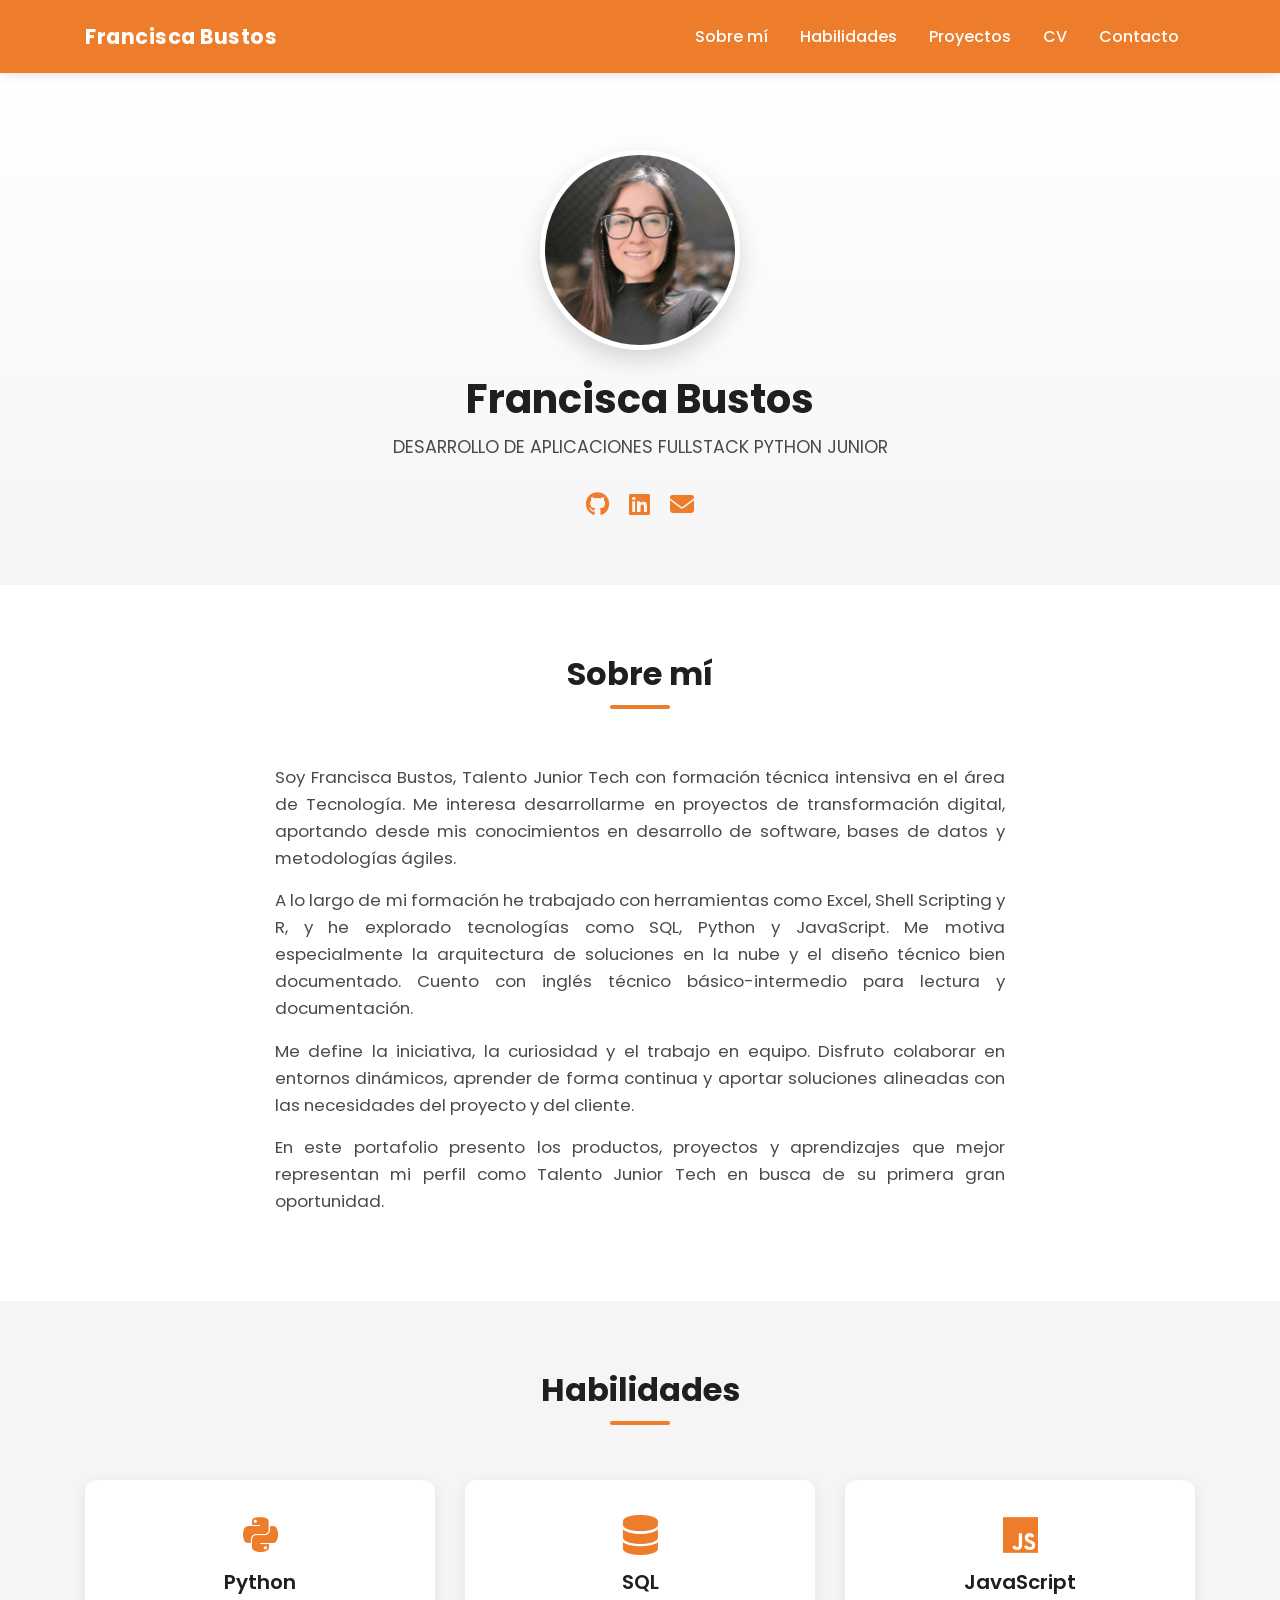
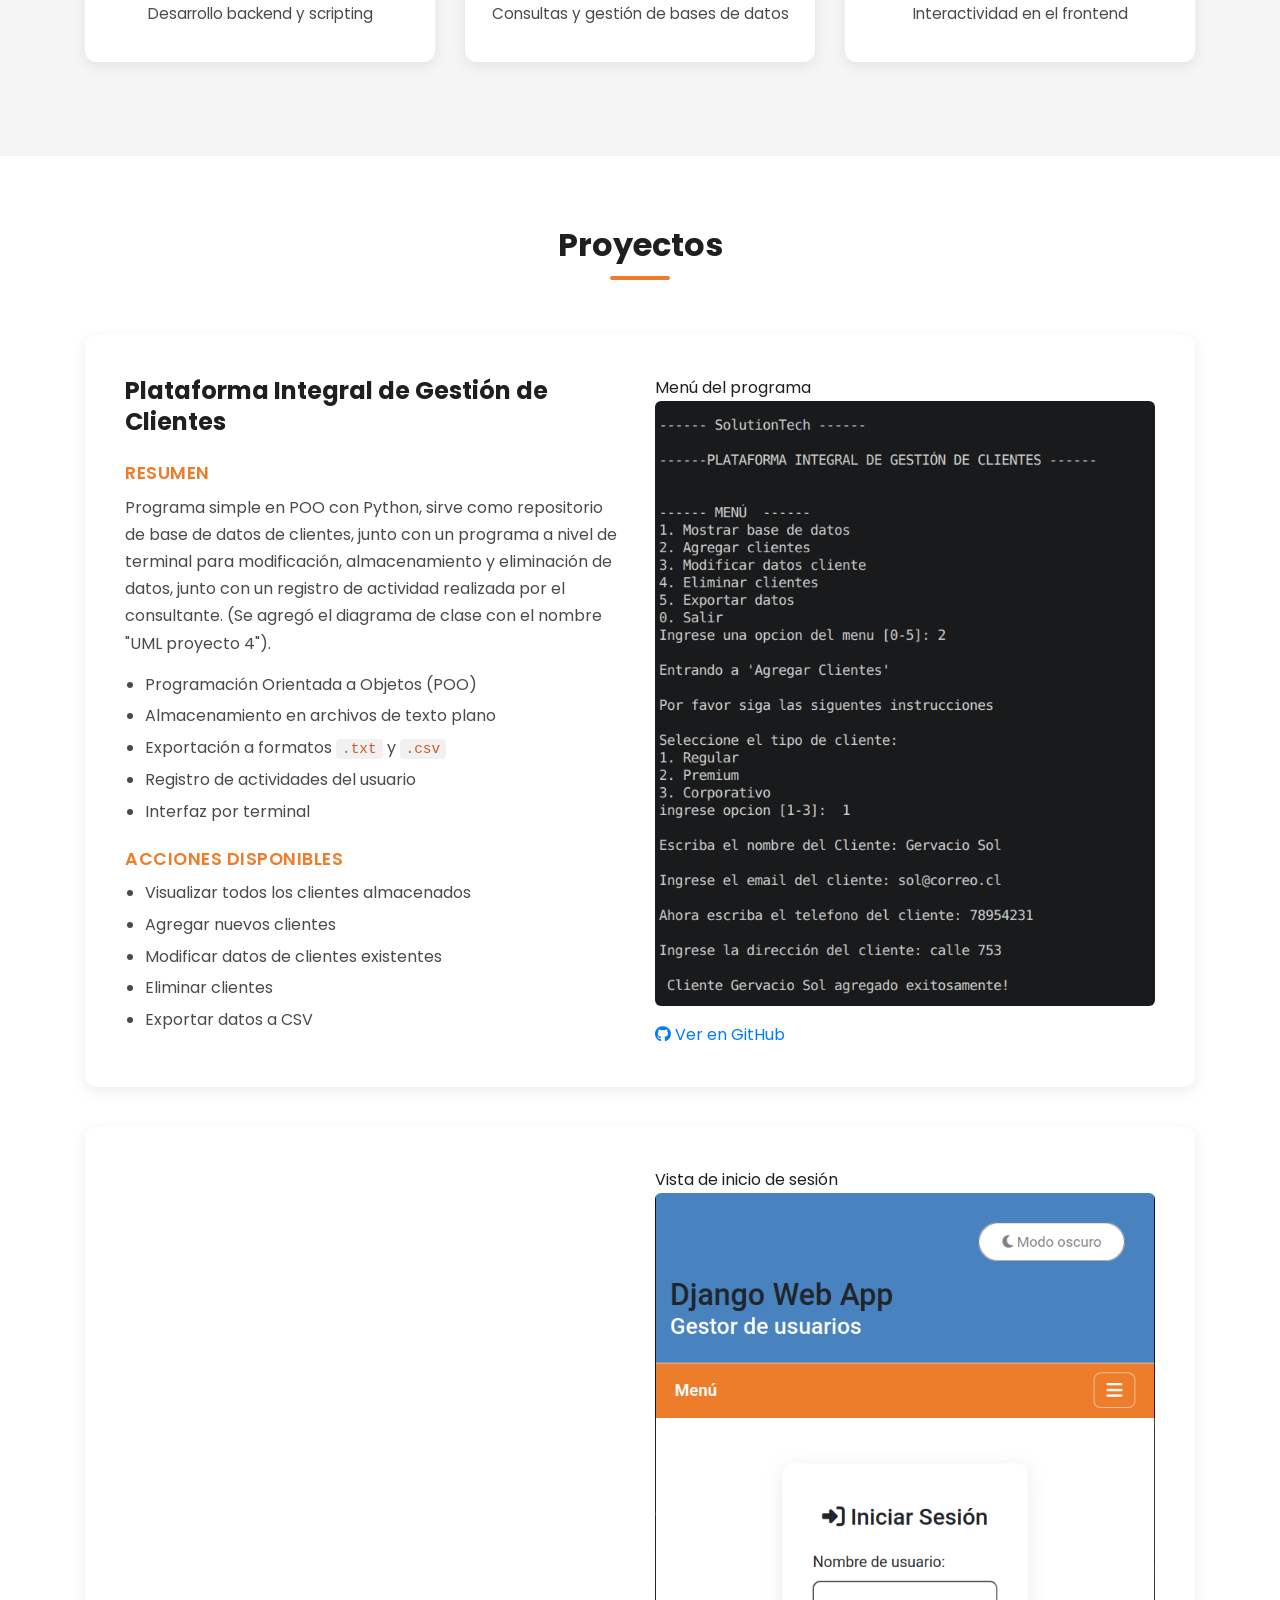
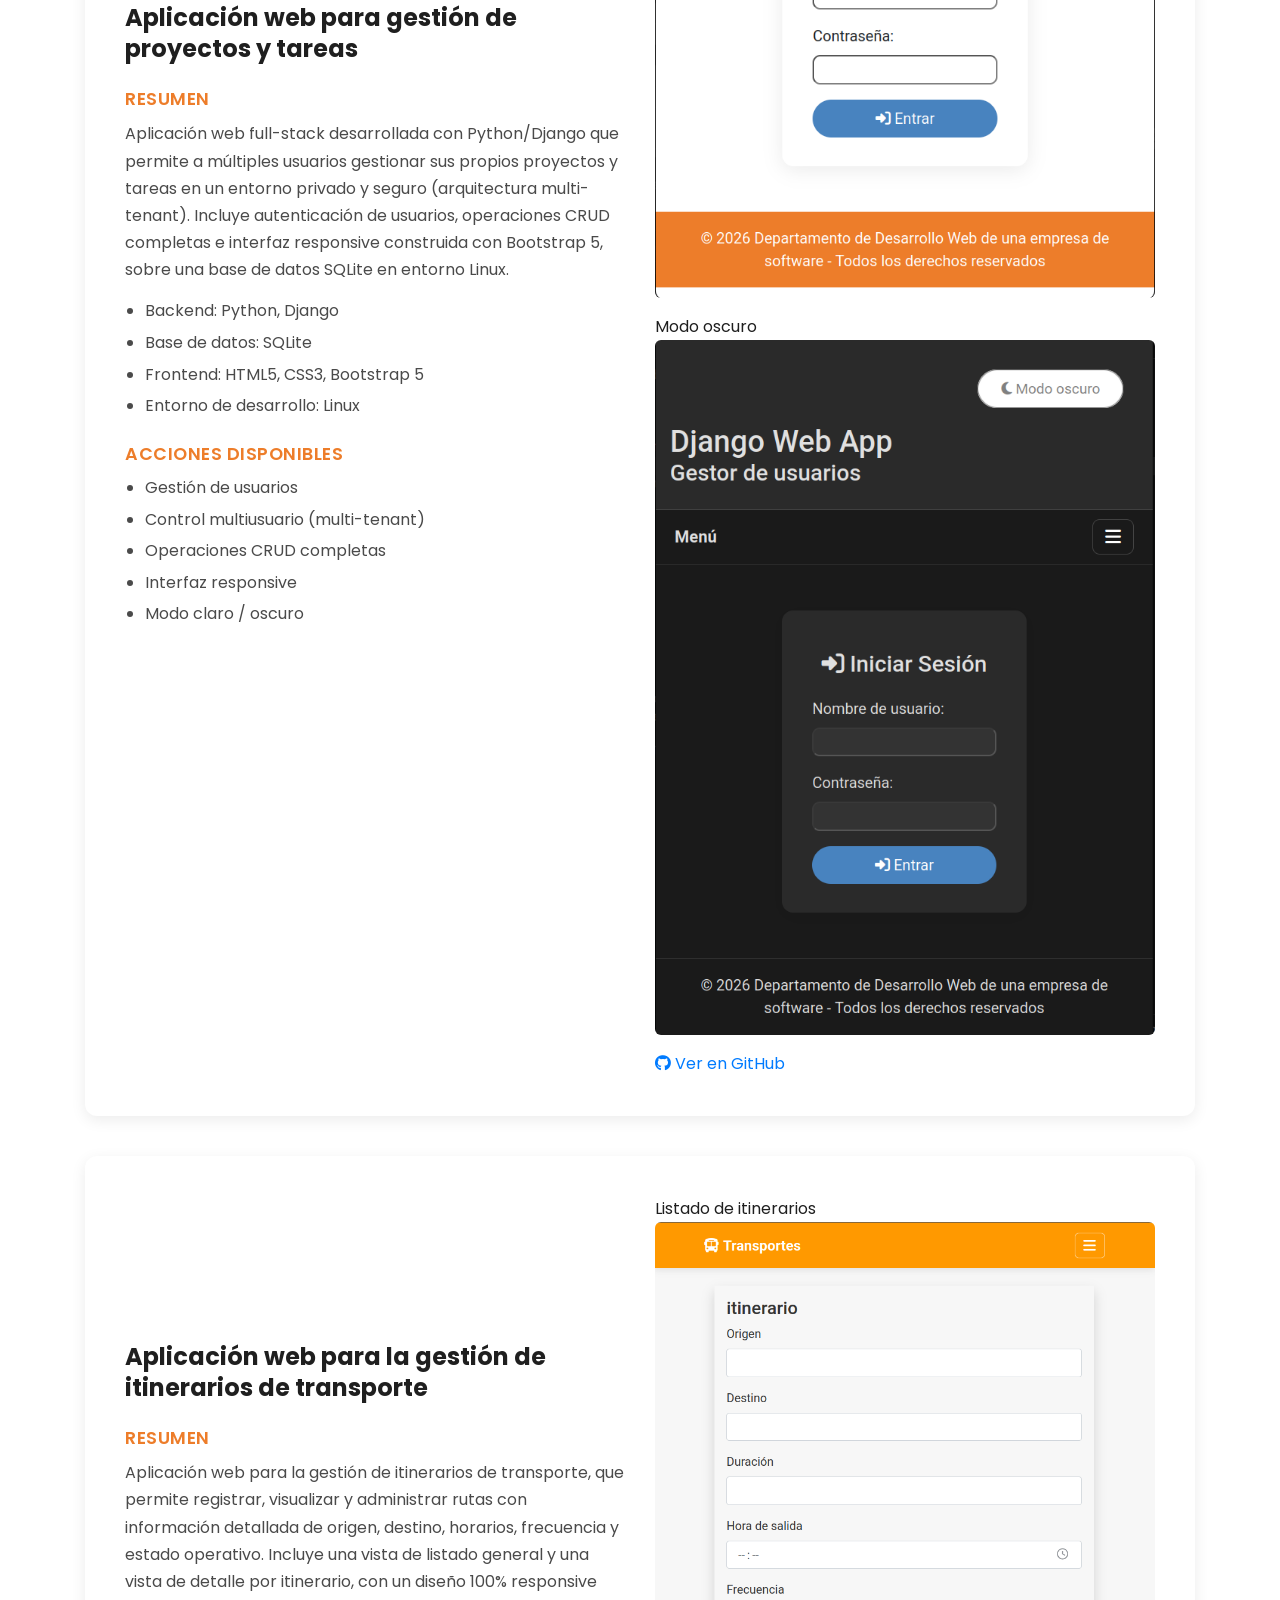
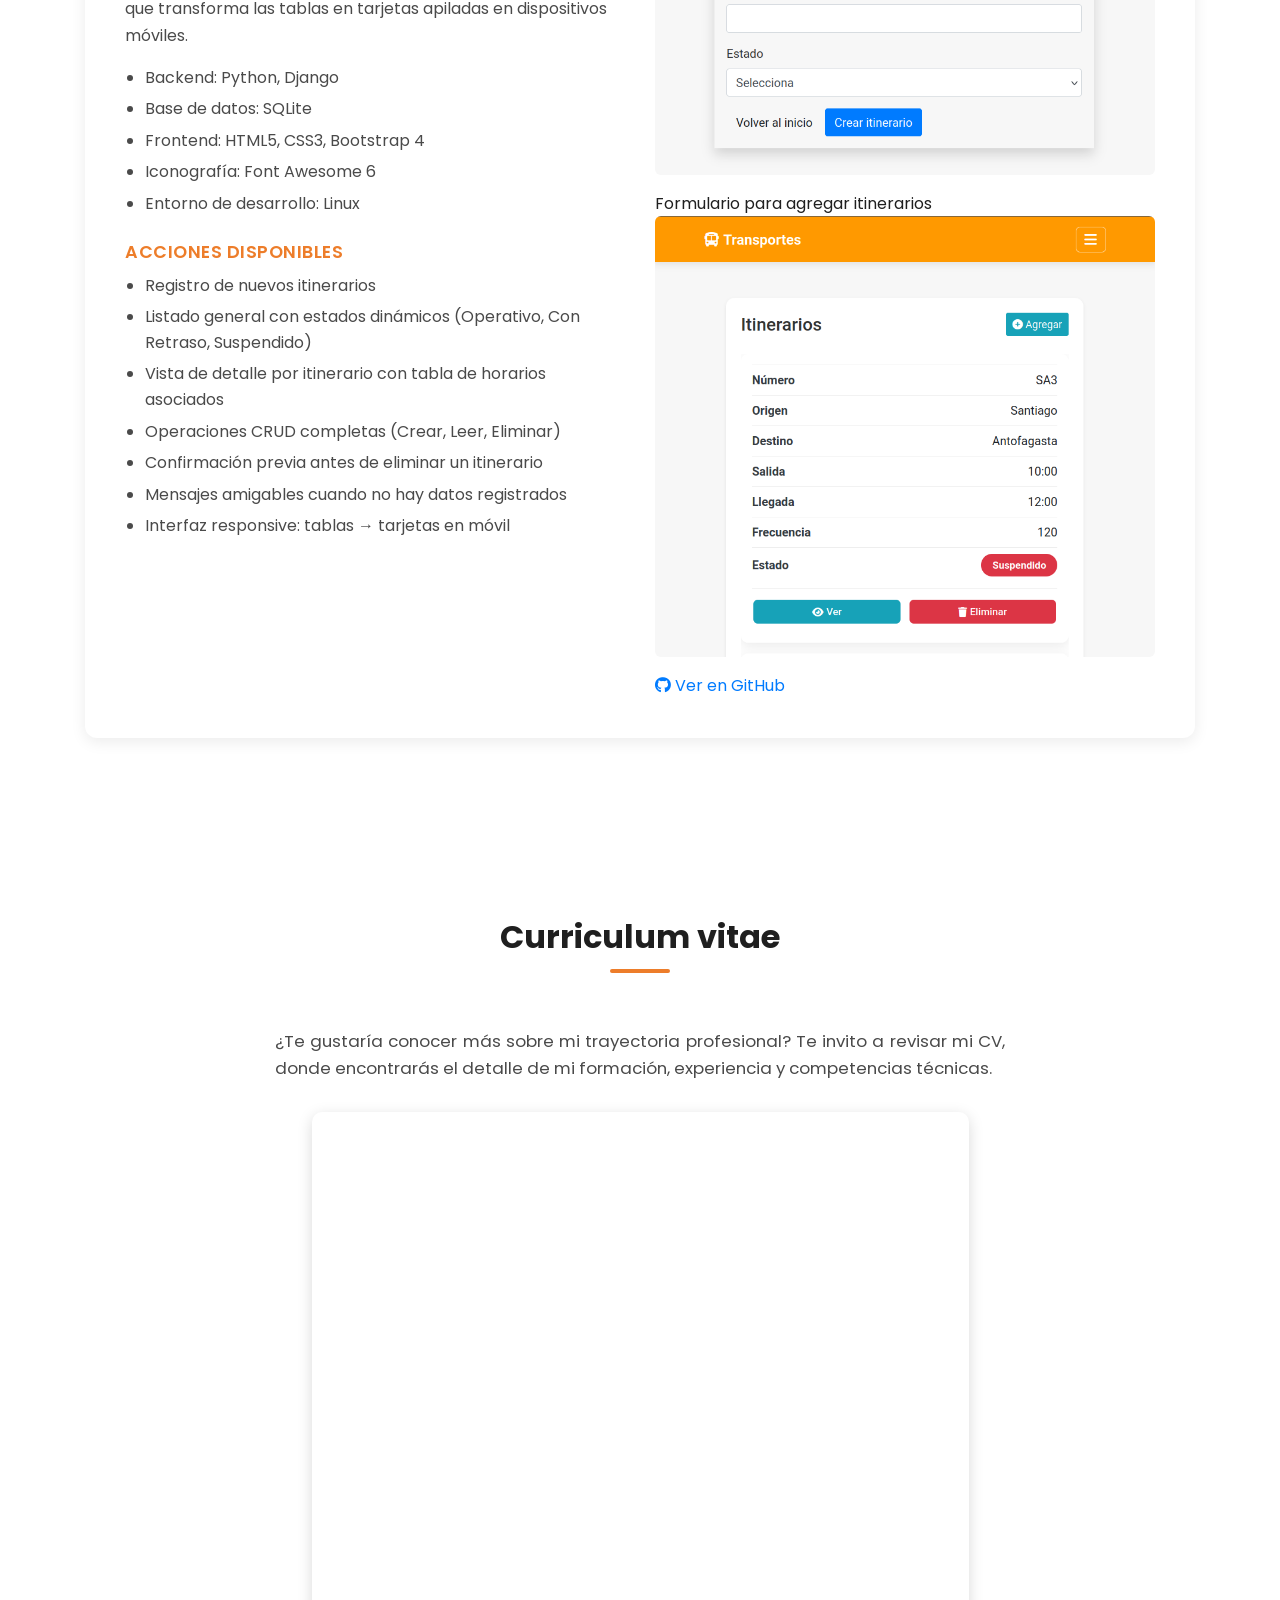
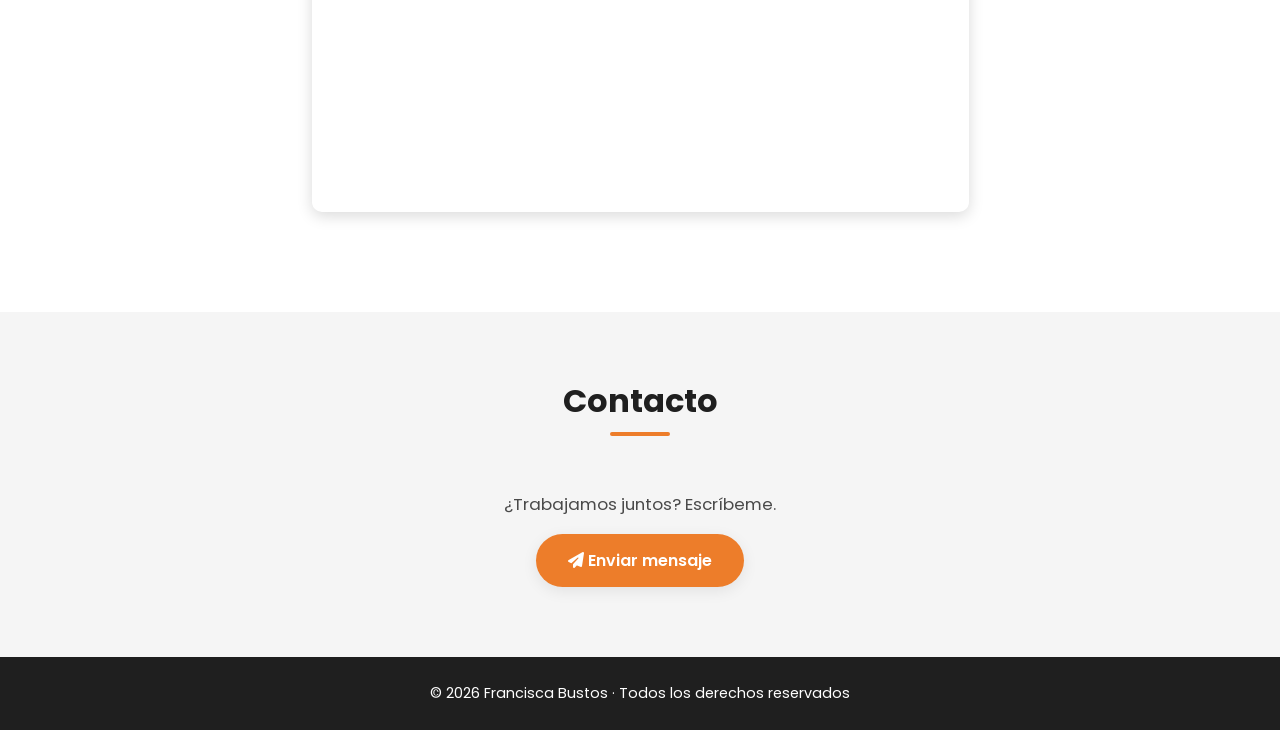
==== commit bafdd6cb: "quinto commit" ====
--- a/index.html
+++ b/index.html
@@ -45,6 +45,9 @@
                     </li>
                     <li class="nav-item">
                         <a class="nav-link" href="#proyectos">Proyectos</a>
+                    </li>
+                    <li class="nav-item">
+                        <a class="nav-link" href="#cv">CV</a>
                     </li>
                     <li class="nav-item">
                         <a class="nav-link" href="#contacto">Contacto</a>
@@ -345,6 +348,25 @@
             </div>
         </div>
     </section>
+    <!-- ============CV ===============-->
+    <section id="cv" class="section">
+        <div class="container">
+            <h2 class="section-title">Curriculum vitae</h2>
+            <div class="row justify-content-center">
+                <div class="col-md-8">
+                    <p class="section-text">
+                        ¿Te gustaría conocer más sobre mi trayectoria profesional? Te invito a revisar mi CV, donde encontrarás el detalle de mi formación, experiencia y competencias técnicas.
+                    </p>
+                    <div class="pdf-container">
+                        <iframe
+                            src="archivos/Cv-FranciscaBustosQ.pdf" 
+                            title="CV de Francisca Bustos">
+                        </iframe>
+                    </div>
+                </div>
+            </div>
+        </div>
+    </section>
 
     <!-- ===== CONTACTO ===== -->
     <section id="contacto" class="section section-alt">
--- a/CSS/estilos.css
+++ b/CSS/estilos.css
@@ -365,6 +365,17 @@
     border-radius: 6px;
 }
 
+iframe {
+    display: block;        /* necesario para que margin auto funcione */
+    margin: 30px auto;     /* ← centra horizontalmente */
+    width: 90%;
+    max-width: 900px;
+    height: 700px;
+    border: none;
+    border-radius: 10px;
+    box-shadow: 0 4px 15px rgba(0,0,0,0.15);
+}
+
 /* =========================================
    RESPONSIVE
    ========================================= */
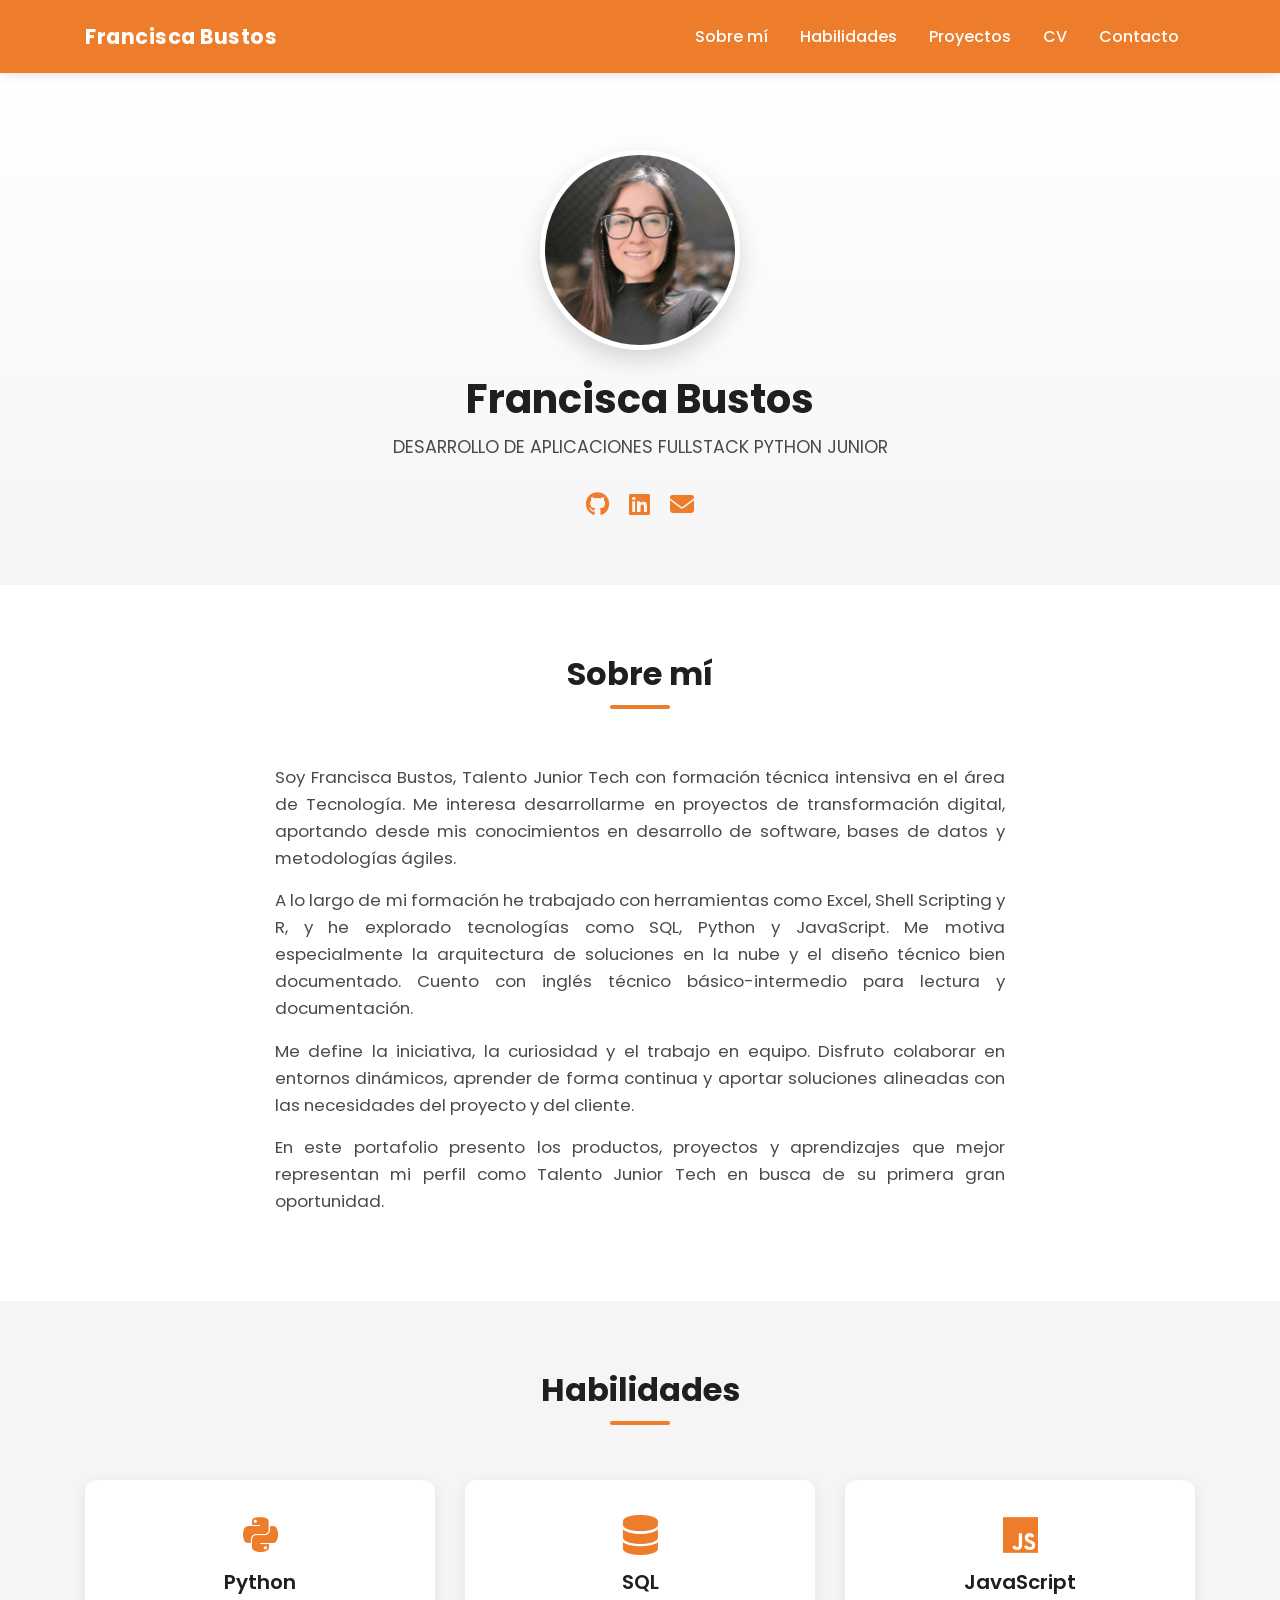
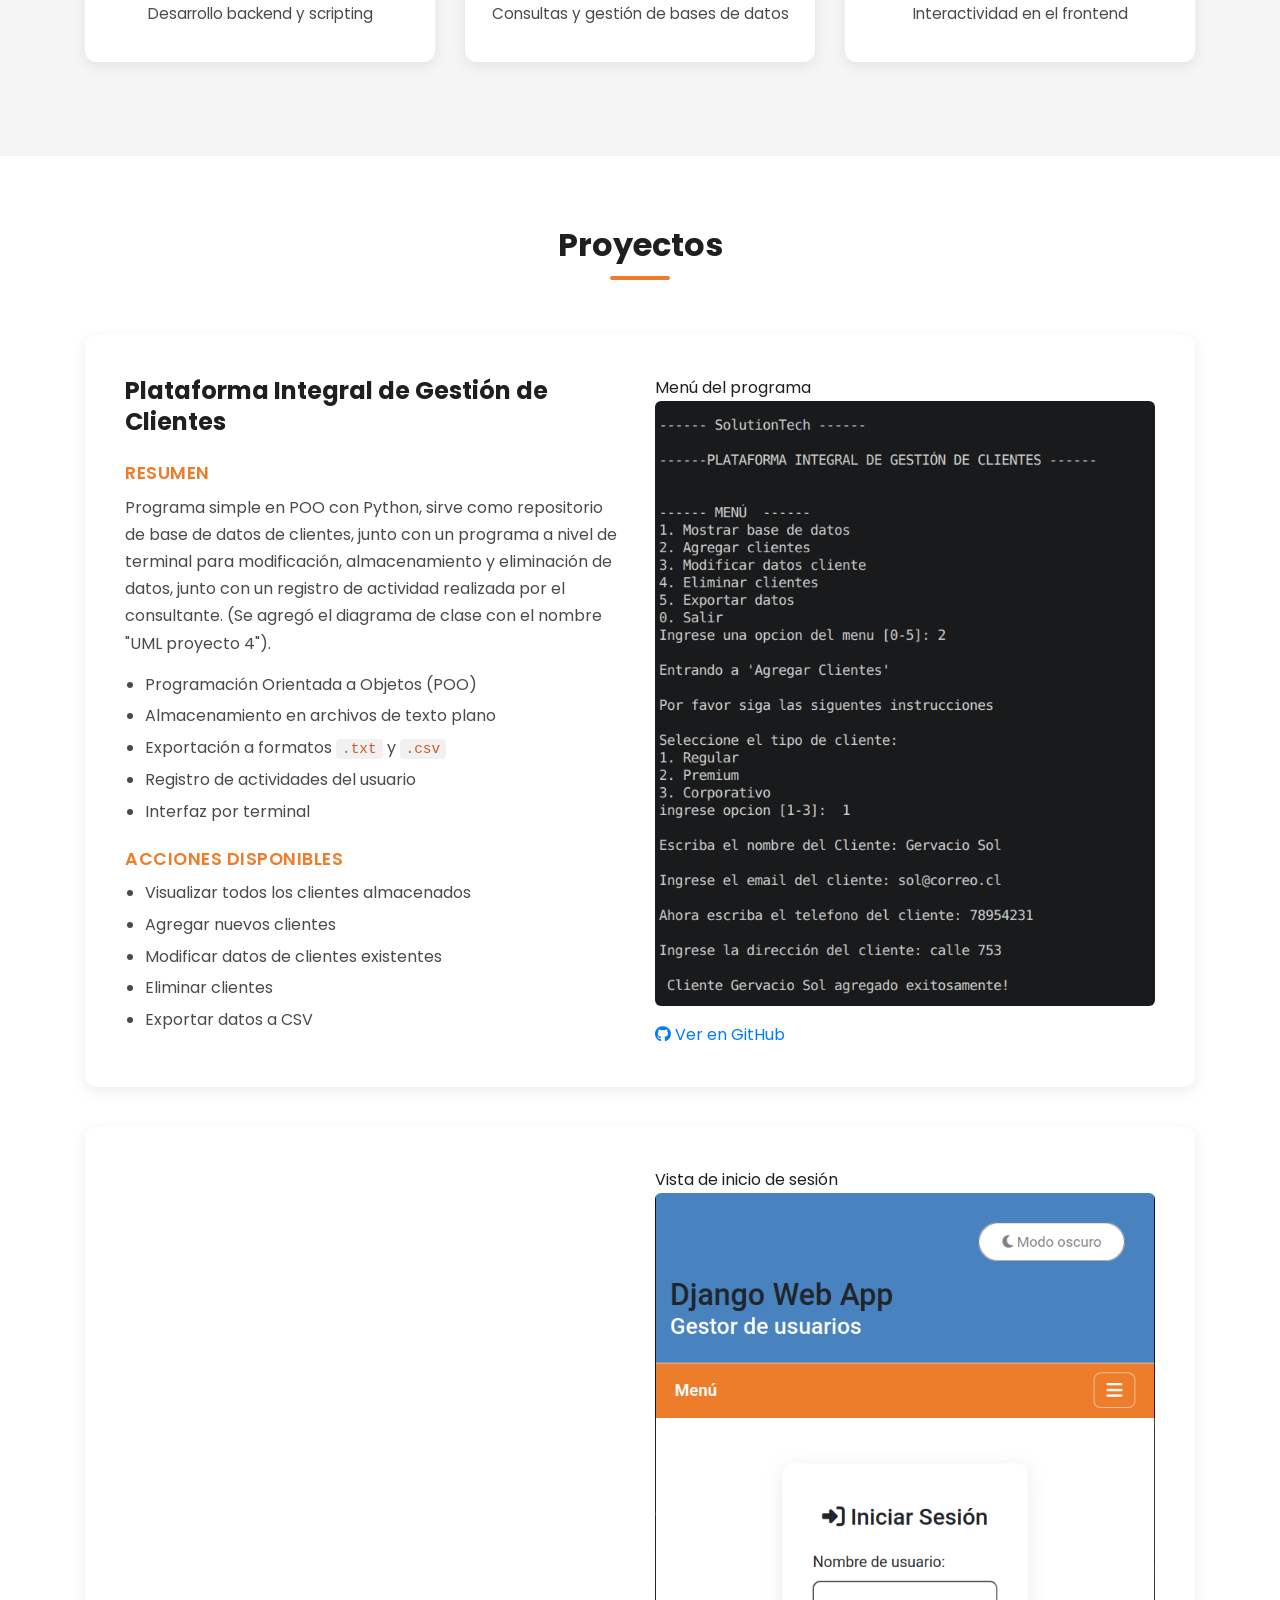
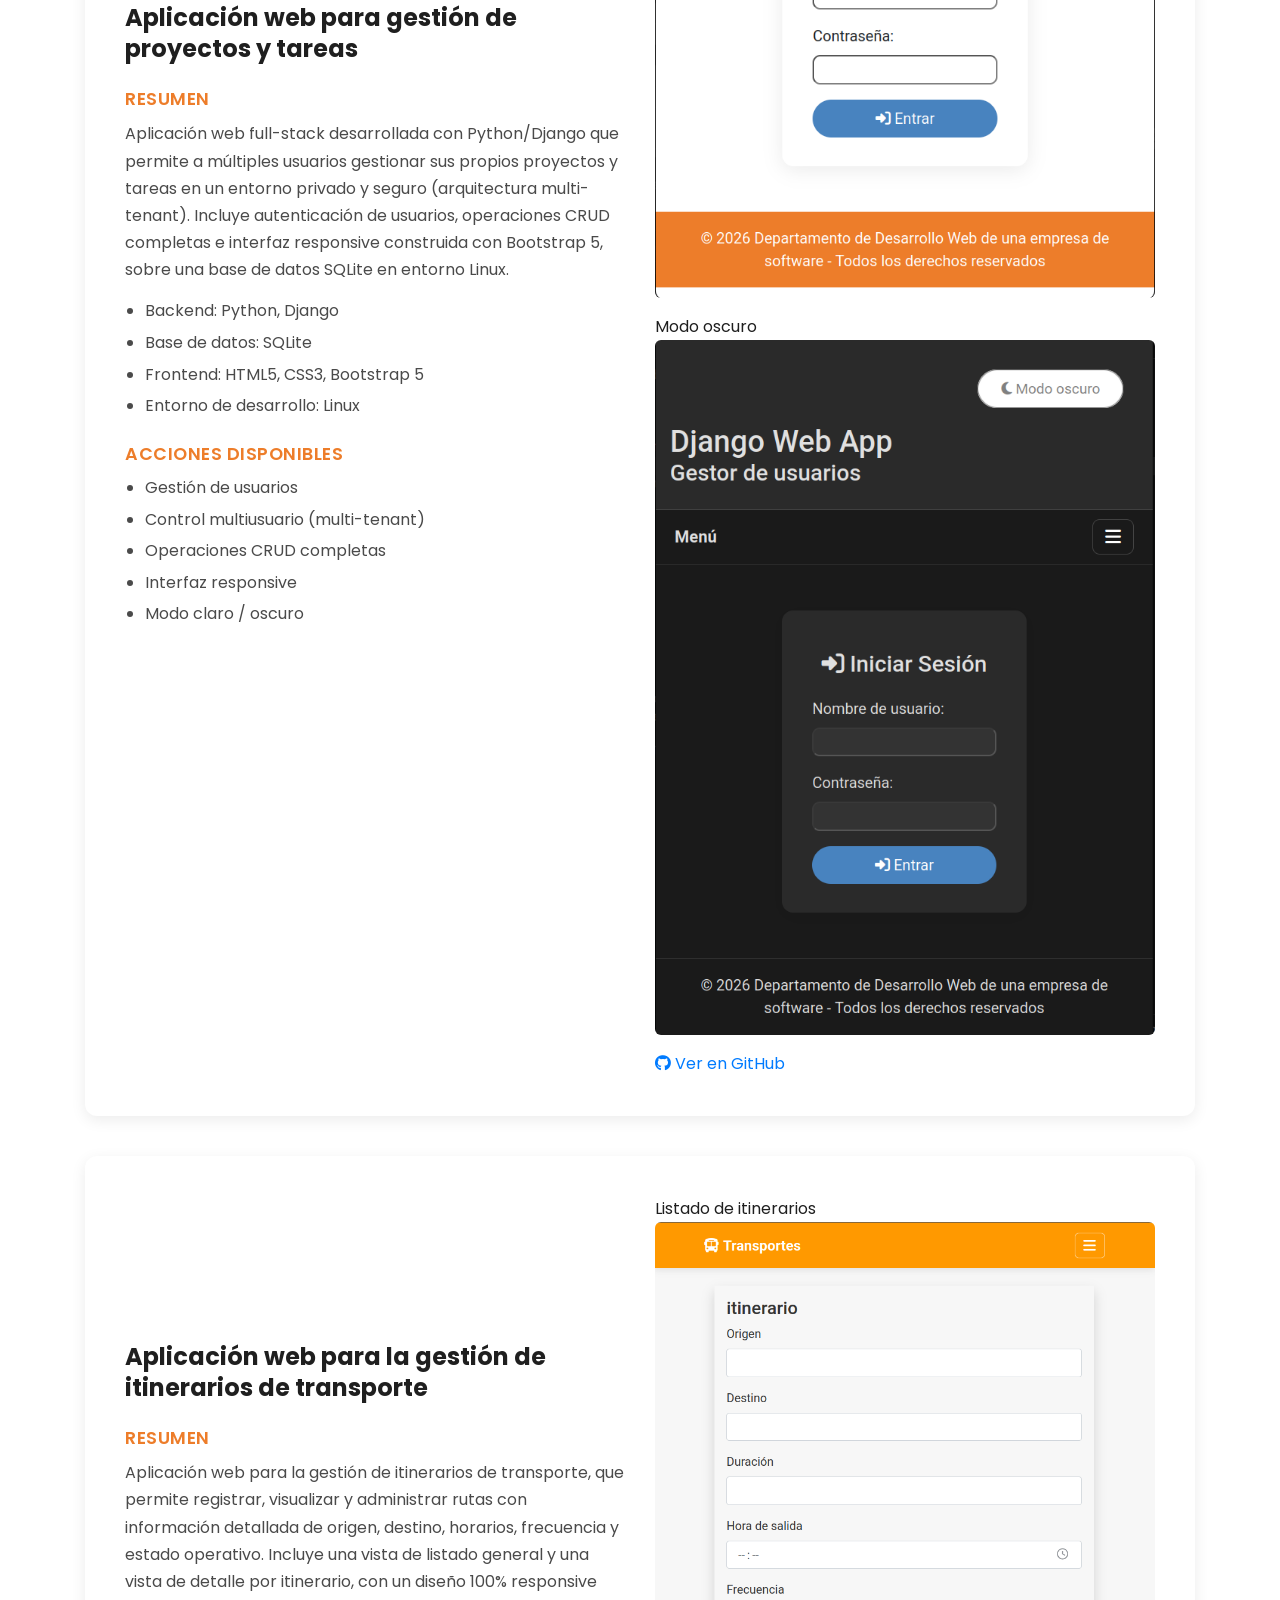
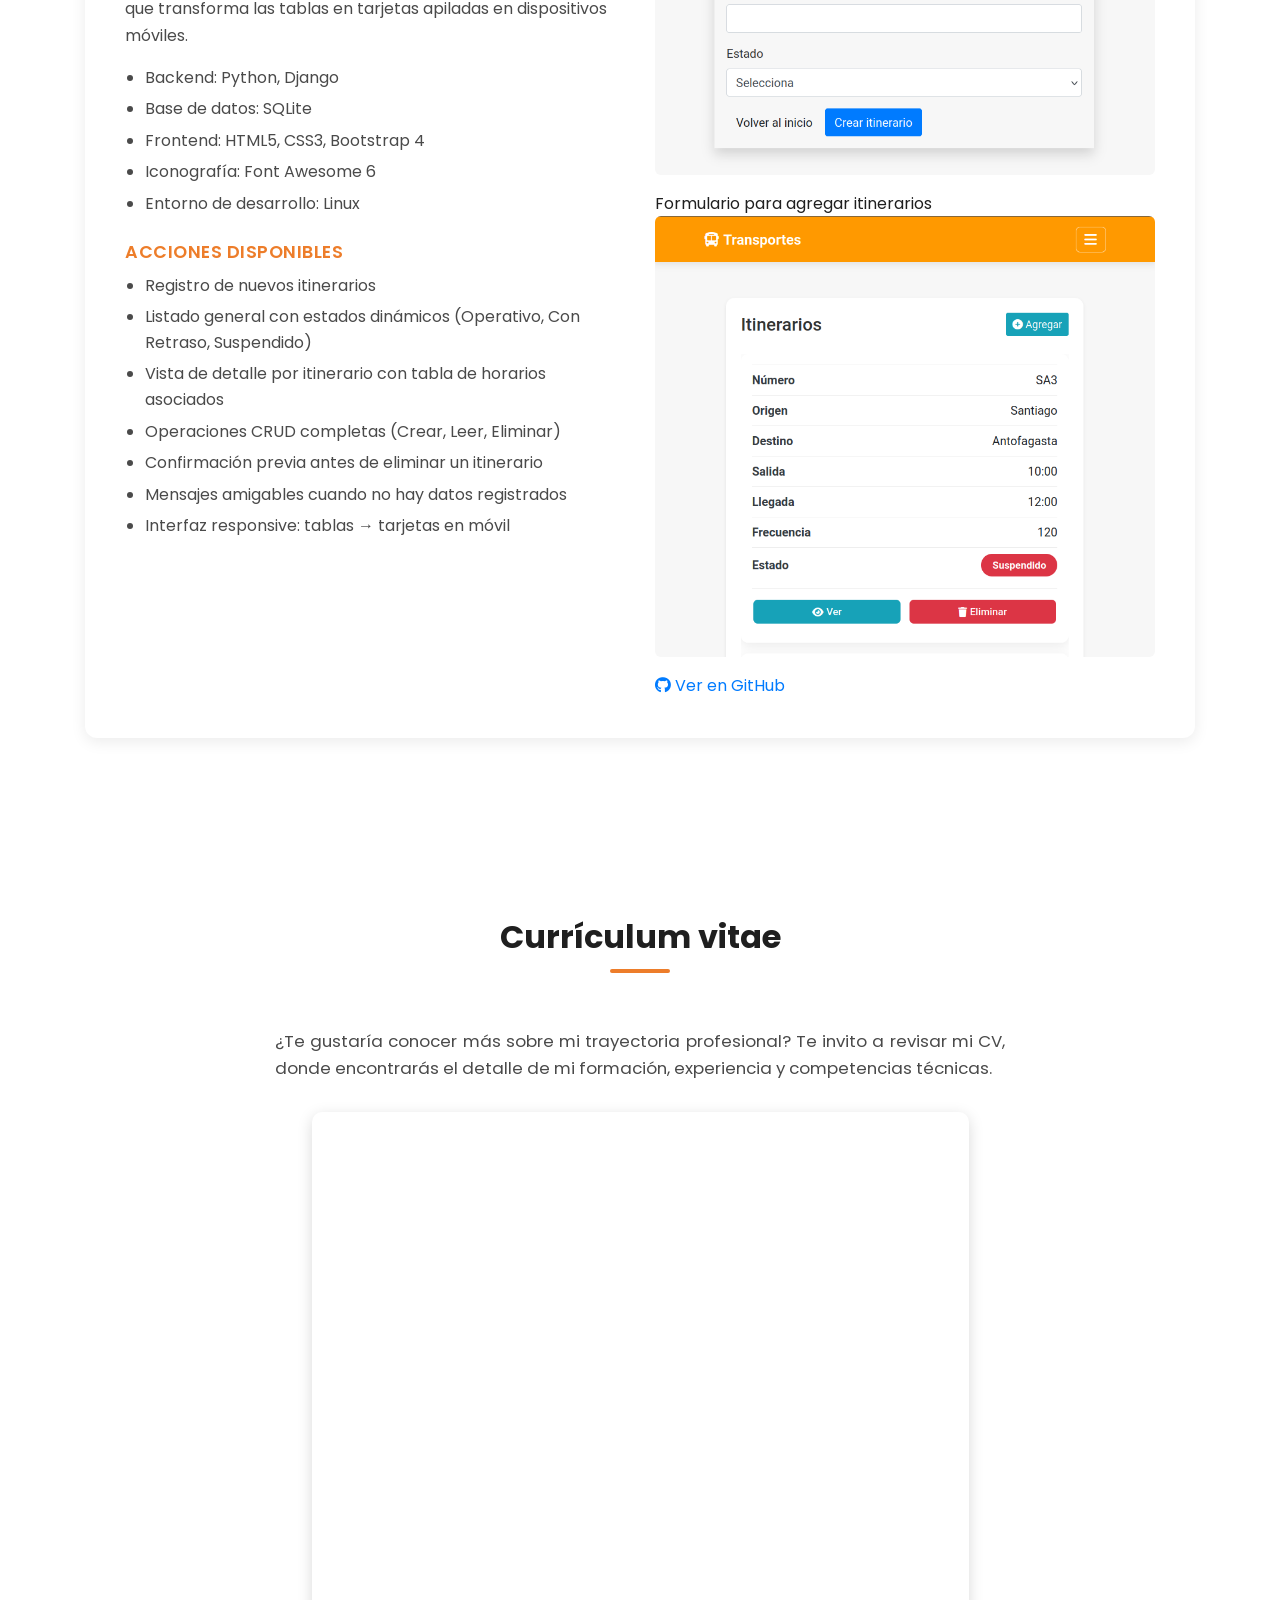
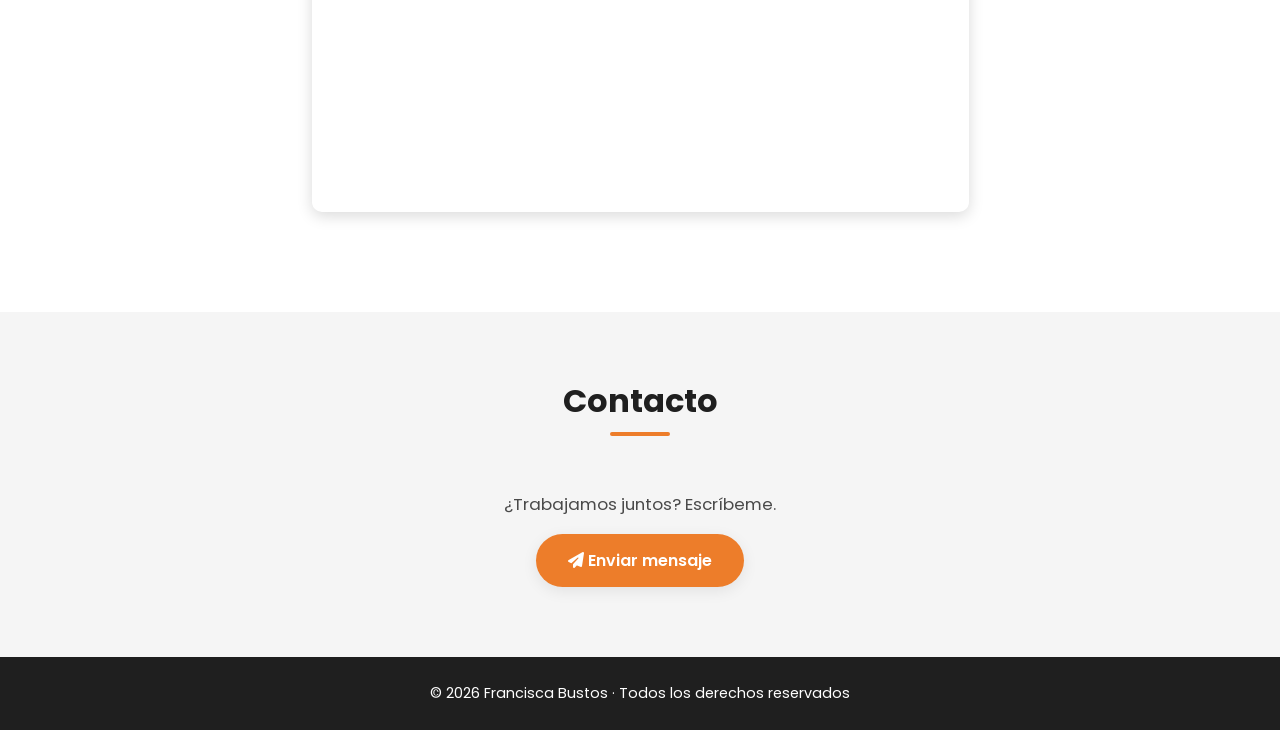
==== commit 14b230b9: "sexto commit" ====
--- a/index.html
+++ b/index.html
@@ -351,7 +351,7 @@
     <!-- ============CV ===============-->
     <section id="cv" class="section">
         <div class="container">
-            <h2 class="section-title">Curriculum vitae</h2>
+            <h2 class="section-title">Currículum vitae</h2>
             <div class="row justify-content-center">
                 <div class="col-md-8">
                     <p class="section-text">
